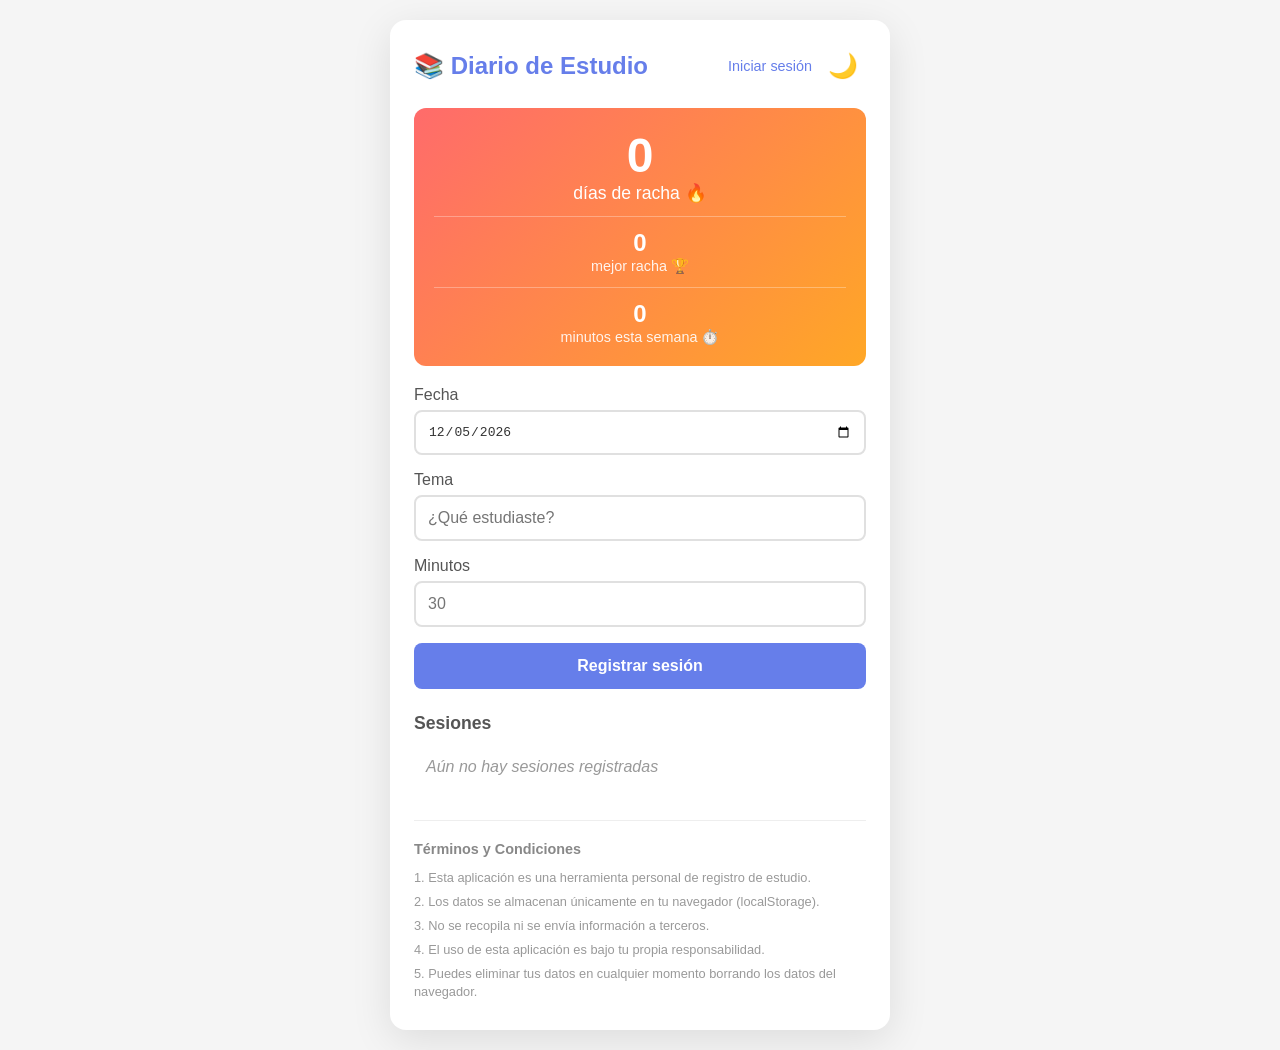
==== index.html @ 841d345d "v1.3: login local, tema oscuro, mejor racha y total semanal + auditoria de seguridad" ====
<!DOCTYPE html>
<html lang="es">
<head>
    <meta charset="UTF-8">
    <meta name="viewport" content="width=device-width, initial-scale=1.0">
    <title>Diario de Estudio</title>
    <link rel="stylesheet" href="styles.css">
</head>
<body>
    <div class="container">
        <div class="header">
            <h1>📚 Diario de Estudio</h1>
            <div class="header-actions">
                <span id="auth-status" class="auth-status"></span>
                <button id="theme-toggle" class="theme-btn" title="Cambiar tema">🌙</button>
            </div>
        </div>

        <!-- Racha -->
        <div class="streak-box">
            <span class="streak-number" id="streak">0</span>
            <span class="streak-label">días de racha 🔥</span>
            <div class="streak-best">
                <span class="streak-best-number" id="best-streak">0</span>
                <span class="streak-best-label">mejor racha 🏆</span>
            </div>
            <div class="streak-week">
                <span class="streak-week-number" id="week-minutes">0</span>
                <span class="streak-week-label">minutos esta semana ⏱️</span>
            </div>
        </div>

        <!-- Formulario -->
        <form id="study-form">
            <div class="form-group">
                <label for="date">Fecha</label>
                <input type="date" id="date" required>
            </div>
            <div class="form-group">
                <label for="topic">Tema</label>
                <input type="text" id="topic" placeholder="¿Qué estudiaste?" required>
            </div>
            <div class="form-group">
                <label for="minutes">Minutos</label>
                <input type="number" id="minutes" min="1" placeholder="30" required>
            </div>
            <button type="submit">Registrar sesión</button>
        </form>

        <!-- Lista de sesiones -->
        <h2>Sesiones</h2>
        <ul id="session-list"></ul>

        <!-- Términos y Condiciones -->
        <div class="terms">
            <h3>Términos y Condiciones</h3>
            <p>1. Esta aplicación es una herramienta personal de registro de estudio.</p>
            <p>2. Los datos se almacenan únicamente en tu navegador (localStorage).</p>
            <p>3. No se recopila ni se envía información a terceros.</p>
            <p>4. El uso de esta aplicación es bajo tu propia responsabilidad.</p>
            <p>5. Puedes eliminar tus datos en cualquier momento borrando los datos del navegador.</p>
        </div>
    </div>

    <!-- Modal de acceso -->
    <div id="auth-modal" class="modal" hidden>
        <div class="modal-content">
            <button id="auth-close" class="modal-close" type="button" title="Cerrar">✕</button>
            <h2 id="auth-title">Iniciar sesión</h2>
            <form id="auth-form">
                <div class="form-group">
                    <label for="auth-username">Usuario</label>
                    <input type="text" id="auth-username" placeholder="Tu nombre de usuario" required>
                </div>
                <div class="form-group">
                    <label for="auth-password">Contraseña</label>
                    <input type="password" id="auth-password" placeholder="Mínimo 6 caracteres" required>
                </div>
                <p id="auth-message" class="auth-message" hidden></p>
                <button type="submit" id="auth-submit">Entrar</button>
            </form>
            <p class="auth-toggle">
                <span id="auth-toggle-text">¿No tienes cuenta?</span>
                <a id="auth-toggle-link" href="#">Crear usuario</a>
            </p>
        </div>
    </div>

    <script src="app.js"></script>
</body>
</html>
---- styles.css ----
*
{
    margin: 0;
    padding: 0;
    box-sizing: border-box;
}

body
{
    font-family: -apple-system, BlinkMacSystemFont, 'Segoe UI', Roboto, sans-serif;
    background: #f5f5f5;
    min-height: 100vh;
    padding: 20px;
    color: #333;
    transition: background 0.3s, color 0.3s;
}

/* Modo oscuro */
body.dark
{
    background: #1a1a2e;
    color: #e0e0e0;
}

.container
{
    max-width: 500px;
    margin: 0 auto;
    background: white;
    border-radius: 16px;
    padding: 24px;
    box-shadow: 0 10px 40px rgba(0, 0, 0, 0.1);
    transition: background 0.3s;
}

body.dark .container
{
    background: #16213e;
}

.header
{
    display: flex;
    justify-content: space-between;
    align-items: center;
    margin-bottom: 20px;
}

h1
{
    color: #667eea;
    font-size: 1.5em;
}

.theme-btn
{
    background: none;
    border: none;
    font-size: 1.5em;
    cursor: pointer;
    padding: 8px;
    border-radius: 50%;
    transition: background 0.3s;
    width: auto;
}

.header-actions
{
    display: flex;
    align-items: center;
    gap: 8px;
}

/* Estado de sesión */
.auth-status
{
    font-size: 0.9em;
    color: #666;
    display: flex;
    align-items: center;
    gap: 8px;
    text-align: right;
}

body.dark .auth-status
{
    color: #aaa;
}

.auth-link
{
    color: #667eea;
    cursor: pointer;
    font-weight: 500;
    text-decoration: none;
}

.auth-link:hover
{
    text-decoration: underline;
}

.auth-username
{
    font-weight: 600;
    color: #333;
}

body.dark .auth-username
{
    color: #e0e0e0;
}

.theme-btn:hover
{
    background: rgba(0, 0, 0, 0.1);
}

body.dark .theme-btn:hover
{
    background: rgba(255, 255, 255, 0.1);
}

h2
{
    margin-top: 24px;
    margin-bottom: 12px;
    color: #555;
    font-size: 1.1em;
}

body.dark h2
{
    color: #aaa;
}

/* Racha */
.streak-box
{
    text-align: center;
    padding: 20px;
    background: linear-gradient(135deg, #ff6b6b, #ffa726);
    border-radius: 12px;
    margin-bottom: 20px;
    color: white;
}

.streak-number
{
    font-size: 3em;
    font-weight: bold;
    display: block;
}

.streak-label
{
    font-size: 1.1em;
}

.streak-best
{
    margin-top: 12px;
    padding-top: 12px;
    border-top: 1px solid rgba(255, 255, 255, 0.3);
    text-align: center;
}

.streak-best-number
{
    font-size: 1.5em;
    font-weight: bold;
    display: block;
}

.streak-best-label
{
    font-size: 0.9em;
    opacity: 0.9;
}

.streak-week
{
    margin-top: 12px;
    padding-top: 12px;
    border-top: 1px solid rgba(255, 255, 255, 0.3);
    text-align: center;
}

.streak-week-number
{
    font-size: 1.5em;
    font-weight: bold;
    display: block;
}

.streak-week-label
{
    font-size: 0.9em;
    opacity: 0.9;
}

/* Modal de acceso */
.modal
{
    position: fixed;
    top: 0;
    left: 0;
    width: 100%;
    height: 100%;
    background: rgba(0, 0, 0, 0.5);
    display: flex;
    align-items: center;
    justify-content: center;
    padding: 20px;
    z-index: 10;
}

.modal[hidden]
{
    display: none;
}

.modal-content
{
    position: relative;
    background: white;
    border-radius: 12px;
    padding: 24px;
    width: 100%;
    max-width: 360px;
    box-shadow: 0 10px 40px rgba(0, 0, 0, 0.2);
}

body.dark .modal-content
{
    background: #16213e;
}

.modal-content h2
{
    margin-top: 0;
    margin-bottom: 16px;
    text-align: center;
}

.modal-close
{
    position: absolute;
    top: 8px;
    right: 8px;
    background: none;
    border: none;
    font-size: 1.1em;
    cursor: pointer;
    color: #999;
    padding: 4px 8px;
    width: auto;
}

.modal-close:hover
{
    color: #333;
}

body.dark .modal-close:hover
{
    color: #e0e0e0;
}

.auth-message
{
    font-size: 0.85em;
    margin-bottom: 12px;
    text-align: center;
    padding: 8px;
    border-radius: 6px;
}

.auth-message.error
{
    background: #ffe0e0;
    color: #b30000;
}

.auth-message.success
{
    background: #e0ffe0;
    color: #006600;
}

.auth-toggle
{
    margin-top: 16px;
    font-size: 0.85em;
    text-align: center;
    color: #888;
}

body.dark .auth-toggle
{
    color: #888;
}

.auth-toggle a
{
    color: #667eea;
    text-decoration: none;
    font-weight: 500;
}

.auth-toggle a:hover
{
    text-decoration: underline;
}

#auth-submit[disabled]
{
    background: #aab;
    cursor: not-allowed;
}

/* Formulario */
.form-group
{
    margin-bottom: 16px;
}

label
{
    display: block;
    margin-bottom: 6px;
    font-weight: 500;
    color: #555;
}

body.dark label
{
    color: #aaa;
}

input
{
    width: 100%;
    padding: 12px;
    border: 2px solid #e0e0e0;
    border-radius: 8px;
    font-size: 1em;
    transition: border-color 0.3s;
    background: white;
    color: #333;
}

body.dark input
{
    background: #0f3460;
    border-color: #0f3460;
    color: #e0e0e0;
}

input:focus
{
    outline: none;
    border-color: #667eea;
}

button[type="submit"]
{
    width: 100%;
    padding: 14px;
    background: #667eea;
    color: white;
    border: none;
    border-radius: 8px;
    font-size: 1em;
    font-weight: 600;
    cursor: pointer;
    transition: background 0.3s;
}

button[type="submit"]:hover
{
    background: #5a6fd6;
}

/* Lista de sesiones */
#session-list
{
    list-style: none;
}

#session-list li
{
    padding: 12px;
    border-bottom: 1px solid #eee;
    display: flex;
    justify-content: space-between;
    align-items: center;
}

body.dark #session-list li
{
    border-bottom-color: #0f3460;
}

#session-list li:last-child
{
    border-bottom: none;
}

.session-date
{
    color: #888;
    font-size: 0.9em;
}

body.dark .session-date
{
    color: #666;
}

.session-topic
{
    font-weight: 500;
    flex: 1;
    margin: 0 12px;
}

.session-minutes
{
    color: #667eea;
    font-weight: 600;
}

.empty-message
{
    text-align: center;
    color: #999;
    padding: 20px;
    font-style: italic;
}

/* Términos y Condiciones */
.terms
{
    margin-top: 32px;
    padding-top: 20px;
    border-top: 1px solid #eee;
}

body.dark .terms
{
    border-top-color: #0f3460;
}

.terms h3
{
    font-size: 0.9em;
    color: #888;
    margin-bottom: 12px;
}

.terms p
{
    font-size: 0.8em;
    color: #999;
    margin-bottom: 6px;
    line-height: 1.4;
}

body.dark .terms h3
{
    color: #666;
}

body.dark .terms p
{
    color: #555;
}
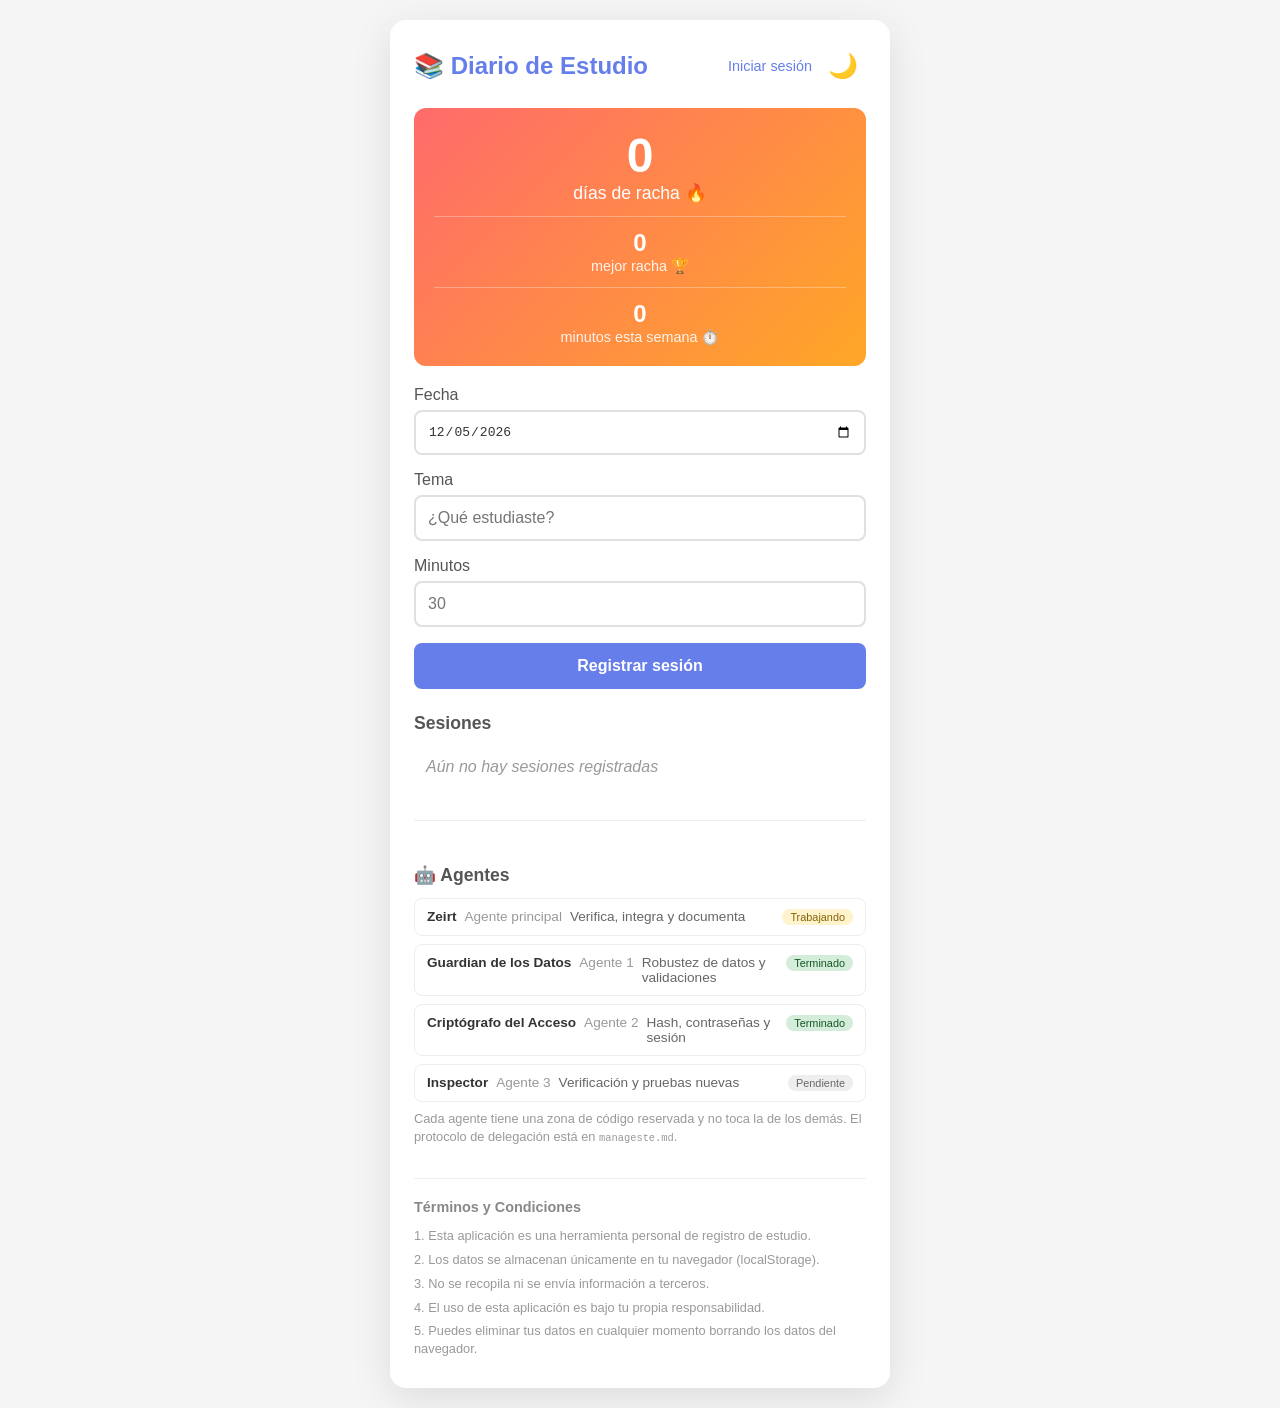
==== commit 7f94142b: "v1.4: arreglos de la auditoria (datos, acceso, CSP) + equipo de agentes y manageste.md" ====
--- a/index.html
+++ b/index.html
@@ -3,6 +3,7 @@
 <head>
     <meta charset="UTF-8">
     <meta name="viewport" content="width=device-width, initial-scale=1.0">
+    <meta http-equiv="Content-Security-Policy" content="default-src 'self' file:; script-src 'self' file:; style-src 'self' file:; img-src 'self' data:; object-src 'none'; base-uri 'none'">
     <title>Diario de Estudio</title>
     <link rel="stylesheet" href="styles.css">
 </head>
@@ -45,11 +46,22 @@
                 <input type="number" id="minutes" min="1" placeholder="30" required>
             </div>
             <button type="submit">Registrar sesión</button>
+            <p id="form-message" class="form-message" hidden></p>
         </form>
 
         <!-- Lista de sesiones -->
         <h2>Sesiones</h2>
         <ul id="session-list"></ul>
+
+        <!-- Agentes -->
+        <div class="agents">
+            <h2>🤖 Agentes</h2>
+            <ul id="agent-list" class="agent-list"></ul>
+            <p class="agents-note">
+                Cada agente tiene una zona de código reservada y no toca la de los demás.
+                El protocolo de delegación está en <code>manageste.md</code>.
+            </p>
+        </div>
 
         <!-- Términos y Condiciones -->
         <div class="terms">
@@ -70,11 +82,11 @@
             <form id="auth-form">
                 <div class="form-group">
                     <label for="auth-username">Usuario</label>
-                    <input type="text" id="auth-username" placeholder="Tu nombre de usuario" required>
+                    <input type="text" id="auth-username" placeholder="Tu nombre de usuario" autocomplete="username" required>
                 </div>
                 <div class="form-group">
                     <label for="auth-password">Contraseña</label>
-                    <input type="password" id="auth-password" placeholder="Mínimo 6 caracteres" required>
+                    <input type="password" id="auth-password" placeholder="Mínimo 8 caracteres" autocomplete="current-password" required>
                 </div>
                 <p id="auth-message" class="auth-message" hidden></p>
                 <button type="submit" id="auth-submit">Entrar</button>
--- a/styles.css
+++ b/styles.css
@@ -382,6 +382,40 @@
     background: #5a6fd6;
 }
 
+/* Mensaje del formulario (error o confirmación) */
+.form-message
+{
+    font-size: 0.85em;
+    margin-top: 12px;
+    text-align: center;
+    padding: 8px;
+    border-radius: 6px;
+}
+
+.form-message.error
+{
+    background: #ffe0e0;
+    color: #b30000;
+}
+
+.form-message.success
+{
+    background: #e0ffe0;
+    color: #006600;
+}
+
+body.dark .form-message.error
+{
+    background: #4a1f1f;
+    color: #ffb3b3;
+}
+
+body.dark .form-message.success
+{
+    background: #1f4a2a;
+    color: #b3ffb3;
+}
+
 /* Lista de sesiones */
 #session-list
 {
@@ -476,3 +510,121 @@
 {
     color: #555;
 }
+
+/* Apartado de agentes */
+.agents
+{
+    margin-top: 32px;
+    padding-top: 20px;
+    border-top: 1px solid #eee;
+}
+
+body.dark .agents
+{
+    border-top-color: #0f3460;
+}
+
+.agents h2
+{
+    font-size: 1.1em;
+    margin-bottom: 12px;
+}
+
+.agent-list
+{
+    list-style: none;
+    padding: 0;
+    margin: 0;
+}
+
+.agent-item
+{
+    display: flex;
+    flex-wrap: wrap;
+    align-items: baseline;
+    gap: 8px;
+    padding: 10px 12px;
+    margin-bottom: 8px;
+    border: 1px solid #eee;
+    border-radius: 8px;
+    font-size: 0.85em;
+}
+
+body.dark .agent-item
+{
+    border-color: #0f3460;
+}
+
+.agent-name
+{
+    font-weight: bold;
+    color: #333;
+}
+
+body.dark .agent-name
+{
+    color: #ddd;
+}
+
+.agent-role
+{
+    color: #999;
+}
+
+.agent-task
+{
+    flex: 1;
+    color: #666;
+}
+
+body.dark .agent-task
+{
+    color: #888;
+}
+
+.agent-status
+{
+    padding: 2px 8px;
+    border-radius: 10px;
+    font-size: 0.8em;
+    text-transform: capitalize;
+    background: #eee;
+    color: #666;
+}
+
+body.dark .agent-status
+{
+    background: #0f3460;
+    color: #aaa;
+}
+
+.agent-status.trabajando
+{
+    background: #fff3cd;
+    color: #856404;
+}
+
+.agent-status.terminado
+{
+    background: #d4edda;
+    color: #155724;
+}
+
+body.dark .agent-status.trabajando
+{
+    background: #4a3c00;
+    color: #ffe08a;
+}
+
+body.dark .agent-status.terminado
+{
+    background: #0d3b1d;
+    color: #9ae6b4;
+}
+
+.agents-note
+{
+    font-size: 0.8em;
+    color: #999;
+    line-height: 1.4;
+}
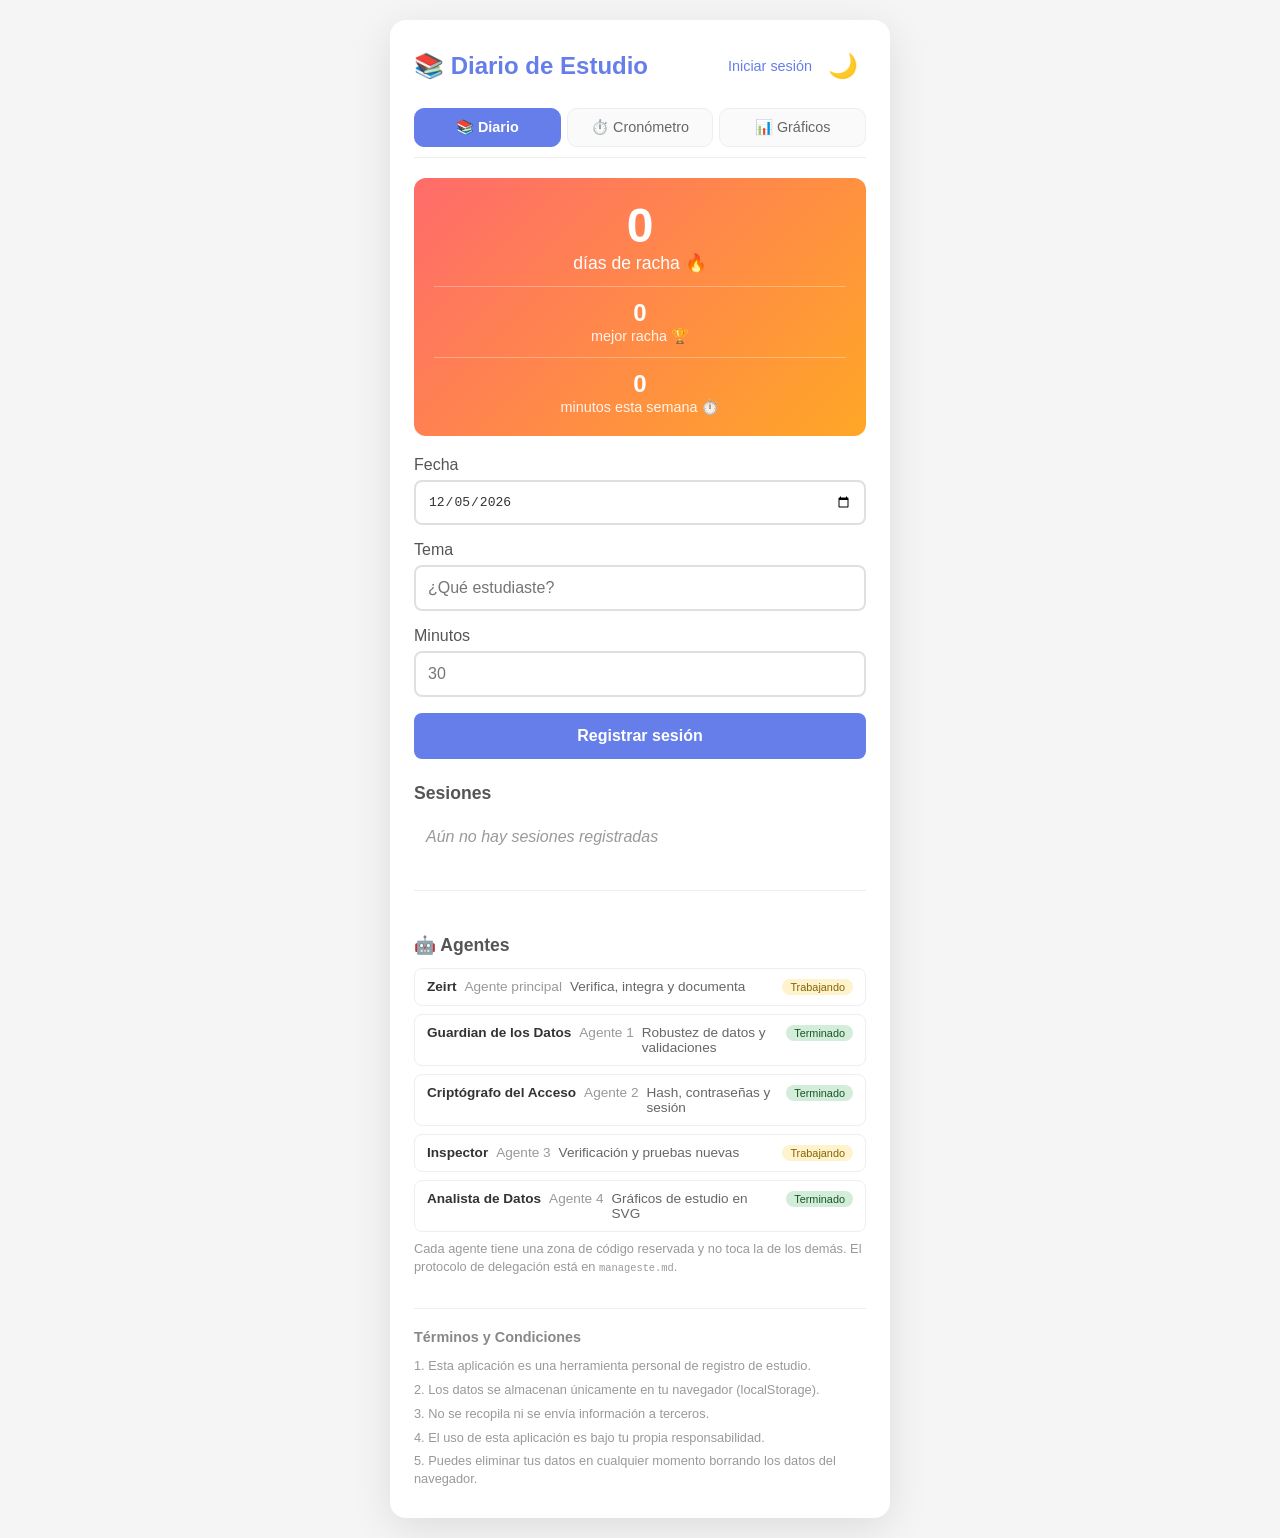
==== commit b7cf6769: "v1.5: pestanas (diario, cronometro, graficos), cronometro con cuenta atras y graficos SVG a mano" ====
--- a/index.html
+++ b/index.html
@@ -17,61 +17,134 @@
             </div>
         </div>
 
-        <!-- Racha -->
-        <div class="streak-box">
-            <span class="streak-number" id="streak">0</span>
-            <span class="streak-label">días de racha 🔥</span>
-            <div class="streak-best">
-                <span class="streak-best-number" id="best-streak">0</span>
-                <span class="streak-best-label">mejor racha 🏆</span>
+        <!-- Pestañas -->
+        <nav class="tabs" role="tablist" aria-label="Secciones">
+            <button type="button" class="tab-button active" data-tab="diario" role="tab" aria-selected="true">📚 Diario</button>
+            <button type="button" class="tab-button" data-tab="cronometro" role="tab" aria-selected="false">⏱️ Cronómetro</button>
+            <button type="button" class="tab-button" data-tab="graficos" role="tab" aria-selected="false">📊 Gráficos</button>
+        </nav>
+
+        <!-- Pestaña: Diario -->
+        <section id="panel-diario" class="panel" role="tabpanel">
+            <!-- Racha -->
+            <div class="streak-box">
+                <span class="streak-number" id="streak">0</span>
+                <span class="streak-label">días de racha 🔥</span>
+                <div class="streak-best">
+                    <span class="streak-best-number" id="best-streak">0</span>
+                    <span class="streak-best-label">mejor racha 🏆</span>
+                </div>
+                <div class="streak-week">
+                    <span class="streak-week-number" id="week-minutes">0</span>
+                    <span class="streak-week-label">minutos esta semana ⏱️</span>
+                </div>
             </div>
-            <div class="streak-week">
-                <span class="streak-week-number" id="week-minutes">0</span>
-                <span class="streak-week-label">minutos esta semana ⏱️</span>
+
+            <!-- Formulario -->
+            <form id="study-form">
+                <div class="form-group">
+                    <label for="date">Fecha</label>
+                    <input type="date" id="date" required>
+                </div>
+                <div class="form-group">
+                    <label for="topic">Tema</label>
+                    <input type="text" id="topic" placeholder="¿Qué estudiaste?" required>
+                </div>
+                <div class="form-group">
+                    <label for="minutes">Minutos</label>
+                    <input type="number" id="minutes" min="1" placeholder="30" required>
+                </div>
+                <button type="submit">Registrar sesión</button>
+                <p id="form-message" class="form-message" hidden></p>
+            </form>
+
+            <!-- Lista de sesiones -->
+            <h2>Sesiones</h2>
+            <ul id="session-list"></ul>
+
+            <!-- Agentes -->
+            <div class="agents">
+                <h2>🤖 Agentes</h2>
+                <ul id="agent-list" class="agent-list"></ul>
+                <p class="agents-note">
+                    Cada agente tiene una zona de código reservada y no toca la de los demás.
+                    El protocolo de delegación está en <code>manageste.md</code>.
+                </p>
             </div>
-        </div>
 
-        <!-- Formulario -->
-        <form id="study-form">
-            <div class="form-group">
-                <label for="date">Fecha</label>
-                <input type="date" id="date" required>
+            <!-- Términos y Condiciones -->
+            <div class="terms">
+                <h3>Términos y Condiciones</h3>
+                <p>1. Esta aplicación es una herramienta personal de registro de estudio.</p>
+                <p>2. Los datos se almacenan únicamente en tu navegador (localStorage).</p>
+                <p>3. No se recopila ni se envía información a terceros.</p>
+                <p>4. El uso de esta aplicación es bajo tu propia responsabilidad.</p>
+                <p>5. Puedes eliminar tus datos en cualquier momento borrando los datos del navegador.</p>
             </div>
-            <div class="form-group">
-                <label for="topic">Tema</label>
-                <input type="text" id="topic" placeholder="¿Qué estudiaste?" required>
+        </section>
+
+        <!-- Pestaña: Cronómetro -->
+        <section id="panel-cronometro" class="panel" role="tabpanel" hidden>
+            <h2>⏱️ Cronómetro</h2>
+            <p class="panel-note">
+                Dime cuántos minutos quieres estudiar y la cuenta atrás te avisa cuando se acaben.
+            </p>
+
+            <div class="timer-display" id="timer-display">00:00</div>
+            <p class="timer-total" id="timer-total" hidden></p>
+
+            <div class="timer-fields">
+                <div class="form-group">
+                    <label for="timer-minutes">Minutos</label>
+                    <input type="number" id="timer-minutes" min="1" max="600" step="1" value="39" inputmode="numeric">
+                </div>
+                <div class="form-group">
+                    <label for="timer-topic">Tema (opcional)</label>
+                    <input type="text" id="timer-topic" placeholder="¿Qué vas a estudiar?">
+                </div>
             </div>
-            <div class="form-group">
-                <label for="minutes">Minutos</label>
-                <input type="number" id="minutes" min="1" placeholder="30" required>
+
+            <div class="timer-actions">
+                <button type="button" id="timer-start" class="timer-btn primary">Empezar</button>
+                <button type="button" id="timer-pause" class="timer-btn" disabled>Pausar</button>
+                <button type="button" id="timer-reset" class="timer-btn">Reiniciar</button>
             </div>
-            <button type="submit">Registrar sesión</button>
-            <p id="form-message" class="form-message" hidden></p>
-        </form>
 
-        <!-- Lista de sesiones -->
-        <h2>Sesiones</h2>
-        <ul id="session-list"></ul>
+            <p id="timer-message" class="form-message" hidden></p>
 
-        <!-- Agentes -->
-        <div class="agents">
-            <h2>🤖 Agentes</h2>
-            <ul id="agent-list" class="agent-list"></ul>
-            <p class="agents-note">
-                Cada agente tiene una zona de código reservada y no toca la de los demás.
-                El protocolo de delegación está en <code>manageste.md</code>.
+            <div id="timer-done" class="timer-done" hidden>
+                <p class="timer-done-text">⏰ ¡Se acabó el tiempo!</p>
+                <button type="button" id="timer-save" class="timer-btn primary">Registrar esta sesión</button>
+            </div>
+        </section>
+
+        <!-- Pestaña: Gráficos -->
+        <section id="panel-graficos" class="panel" role="tabpanel" hidden>
+            <h2>📊 Estadísticas</h2>
+            <p id="charts-empty" class="empty-message" hidden>
+                Todavía no hay sesiones registradas. Cuando registres alguna, aquí verás tus gráficos.
             </p>
-        </div>
 
-        <!-- Términos y Condiciones -->
-        <div class="terms">
-            <h3>Términos y Condiciones</h3>
-            <p>1. Esta aplicación es una herramienta personal de registro de estudio.</p>
-            <p>2. Los datos se almacenan únicamente en tu navegador (localStorage).</p>
-            <p>3. No se recopila ni se envía información a terceros.</p>
-            <p>4. El uso de esta aplicación es bajo tu propia responsabilidad.</p>
-            <p>5. Puedes eliminar tus datos en cualquier momento borrando los datos del navegador.</p>
-        </div>
+            <div class="chart-block">
+                <h3>Minutos por día (últimos 7 días)</h3>
+                <div id="chart-barras" class="chart"></div>
+            </div>
+
+            <div class="chart-block">
+                <h3>Reparto por tema</h3>
+                <div id="chart-circular" class="chart"></div>
+            </div>
+
+            <div class="chart-block">
+                <h3>Minutos por semana (últimas 8 semanas)</h3>
+                <div id="chart-linea" class="chart"></div>
+            </div>
+
+            <div class="chart-block">
+                <h3>Temas más estudiados</h3>
+                <ol id="chart-top-temas" class="top-list"></ol>
+            </div>
+        </section>
     </div>
 
     <!-- Modal de acceso -->
--- a/styles.css
+++ b/styles.css
@@ -628,3 +628,471 @@
     color: #999;
     line-height: 1.4;
 }
+
+/* Pestañas */
+.tabs
+{
+    display: flex;
+    gap: 6px;
+    margin-bottom: 20px;
+    padding-bottom: 10px;
+    border-bottom: 1px solid #eee;
+    flex-wrap: wrap;
+}
+
+body.dark .tabs
+{
+    border-bottom-color: #0f3460;
+}
+
+.tab-button
+{
+    flex: 1;
+    min-width: 90px;
+    padding: 10px 8px;
+    border: 1px solid #eee;
+    border-radius: 10px;
+    background: #fafafa;
+    color: #666;
+    font-size: 0.9em;
+    cursor: pointer;
+    transition: background 0.2s, color 0.2s, border-color 0.2s;
+}
+
+body.dark .tab-button
+{
+    background: #1f2a4a;
+    border-color: #0f3460;
+    color: #aaa;
+}
+
+.tab-button:hover
+{
+    border-color: #667eea;
+}
+
+.tab-button.active
+{
+    background: #667eea;
+    border-color: #667eea;
+    color: white;
+    font-weight: bold;
+}
+
+/* Paneles de las pestañas */
+.panel
+{
+    display: block;
+}
+
+/* Sin esto el panel seguiría visible: la regla de arriba gana al [hidden] del navegador */
+.panel[hidden]
+{
+    display: none;
+}
+
+.panel-note
+{
+    font-size: 0.85em;
+    color: #888;
+    line-height: 1.4;
+    margin-bottom: 16px;
+}
+
+/* Cronómetro */
+.timer-display
+{
+    text-align: center;
+    font-size: 3.2em;
+    font-weight: bold;
+    color: #667eea;
+    font-variant-numeric: tabular-nums;
+    margin: 10px 0;
+}
+
+.timer-total
+{
+    text-align: center;
+    font-size: 0.85em;
+    color: #888;
+    margin-bottom: 16px;
+}
+
+.timer-fields
+{
+    display: flex;
+    gap: 12px;
+}
+
+.timer-fields .form-group
+{
+    flex: 1;
+    min-width: 0;
+}
+
+.timer-actions
+{
+    display: flex;
+    gap: 8px;
+    margin-top: 4px;
+    flex-wrap: wrap;
+}
+
+.timer-btn
+{
+    flex: 1;
+    min-width: 100px;
+    padding: 12px;
+    border: 1px solid #ddd;
+    border-radius: 10px;
+    background: white;
+    color: #333;
+    font-size: 0.95em;
+    cursor: pointer;
+    transition: background 0.2s, border-color 0.2s;
+}
+
+body.dark .timer-btn
+{
+    background: #1f2a4a;
+    border-color: #0f3460;
+    color: #ddd;
+}
+
+.timer-btn.primary
+{
+    background: #667eea;
+    border-color: #667eea;
+    color: white;
+    font-weight: bold;
+}
+
+.timer-btn:hover:not(:disabled)
+{
+    border-color: #667eea;
+}
+
+.timer-btn:disabled
+{
+    opacity: 0.5;
+    cursor: not-allowed;
+}
+
+.timer-done
+{
+    margin-top: 16px;
+    padding: 14px;
+    border: 1px solid #667eea;
+    border-radius: 12px;
+    text-align: center;
+}
+
+.timer-done-text
+{
+    color: #667eea;
+    font-weight: bold;
+    margin-bottom: 10px;
+}
+
+/* ---------- Gráficos ---------- */
+.chart-block
+{
+    margin-bottom: 28px;
+}
+
+.chart-block h3
+{
+    font-size: 0.95em;
+    color: #555;
+    margin-bottom: 10px;
+}
+
+body.dark .chart-block h3
+{
+    color: #aaa;
+}
+
+.chart
+{
+    width: 100%;
+}
+
+.chart svg
+{
+    display: block;
+    width: 100%;
+    height: auto;
+}
+
+/* Textos y líneas de los gráficos */
+.chart-label
+{
+    fill: #888;
+    font-size: 10px;
+}
+
+.chart-value
+{
+    fill: #667eea;
+    font-size: 10px;
+    font-weight: 600;
+}
+
+.chart-axis
+{
+    stroke: #e0e0e0;
+    stroke-width: 1;
+}
+
+.chart-tick
+{
+    fill: #dcdcdc;
+}
+
+.chart-bar
+{
+    fill: #667eea;
+}
+
+.chart-line
+{
+    fill: none;
+    stroke: #667eea;
+    stroke-width: 2.5;
+    stroke-linecap: round;
+    stroke-linejoin: round;
+}
+
+.chart-point
+{
+    fill: #ffffff;
+    stroke: #667eea;
+    stroke-width: 2;
+}
+
+.chart-slice
+{
+    stroke: #ffffff;
+    stroke-width: 1;
+}
+
+/* Colores de las porciones del gráfico circular */
+.chart-color-1
+{
+    fill: #667eea;
+    background-color: #667eea;
+}
+
+.chart-color-2
+{
+    fill: #ff6b6b;
+    background-color: #ff6b6b;
+}
+
+.chart-color-3
+{
+    fill: #ffa726;
+    background-color: #ffa726;
+}
+
+.chart-color-4
+{
+    fill: #26a69a;
+    background-color: #26a69a;
+}
+
+.chart-color-5
+{
+    fill: #ab47bc;
+    background-color: #ab47bc;
+}
+
+.chart-color-6
+{
+    fill: #78909c;
+    background-color: #78909c;
+}
+
+body.dark .chart-label
+{
+    fill: #8a8a8a;
+}
+
+body.dark .chart-value
+{
+    fill: #aab4ff;
+}
+
+body.dark .chart-axis
+{
+    stroke: #0f3460;
+}
+
+body.dark .chart-tick
+{
+    fill: #24406e;
+}
+
+body.dark .chart-bar
+{
+    fill: #8b9dff;
+}
+
+body.dark .chart-line
+{
+    stroke: #8b9dff;
+}
+
+body.dark .chart-point
+{
+    fill: #16213e;
+    stroke: #8b9dff;
+}
+
+body.dark .chart-slice
+{
+    stroke: #16213e;
+}
+
+body.dark .chart-color-1
+{
+    fill: #8b9dff;
+    background-color: #8b9dff;
+}
+
+body.dark .chart-color-2
+{
+    fill: #ff8f8f;
+    background-color: #ff8f8f;
+}
+
+body.dark .chart-color-3
+{
+    fill: #ffbe6b;
+    background-color: #ffbe6b;
+}
+
+body.dark .chart-color-4
+{
+    fill: #4fd1c5;
+    background-color: #4fd1c5;
+}
+
+body.dark .chart-color-5
+{
+    fill: #ce93d8;
+    background-color: #ce93d8;
+}
+
+body.dark .chart-color-6
+{
+    fill: #90a4ae;
+    background-color: #90a4ae;
+}
+
+/* Leyenda del gráfico circular */
+.chart-legend
+{
+    list-style: none;
+    margin-top: 12px;
+    padding: 0;
+}
+
+.chart-legend-item
+{
+    display: flex;
+    align-items: center;
+    gap: 8px;
+    padding: 6px 2px;
+    font-size: 0.85em;
+    border-bottom: 1px solid #f0f0f0;
+}
+
+body.dark .chart-legend-item
+{
+    border-bottom-color: #0f3460;
+}
+
+.chart-swatch
+{
+    width: 12px;
+    height: 12px;
+    border-radius: 3px;
+    flex: 0 0 auto;
+}
+
+.chart-legend-name
+{
+    flex: 1;
+    min-width: 0;
+    overflow-wrap: anywhere;
+}
+
+.chart-legend-value
+{
+    color: #888;
+    white-space: nowrap;
+}
+
+/* Lista de temas más estudiados */
+.top-list
+{
+    list-style: none;
+    padding: 0;
+    margin: 0;
+}
+
+.top-item
+{
+    display: flex;
+    align-items: baseline;
+    flex-wrap: wrap;
+    gap: 8px;
+    padding: 10px 12px;
+    border-bottom: 1px solid #eee;
+    font-size: 0.9em;
+}
+
+body.dark .top-item
+{
+    border-bottom-color: #0f3460;
+}
+
+.top-item:last-child
+{
+    border-bottom: none;
+}
+
+.top-rank
+{
+    color: #999;
+    min-width: 20px;
+    font-variant-numeric: tabular-nums;
+}
+
+.top-name
+{
+    flex: 1;
+    min-width: 0;
+    font-weight: 500;
+    overflow-wrap: anywhere;
+}
+
+.top-minutes
+{
+    color: #667eea;
+    font-weight: 600;
+    white-space: nowrap;
+}
+
+.top-sessions
+{
+    color: #888;
+    font-size: 0.85em;
+    white-space: nowrap;
+}
+
+body.dark .top-minutes
+{
+    color: #aab4ff;
+}
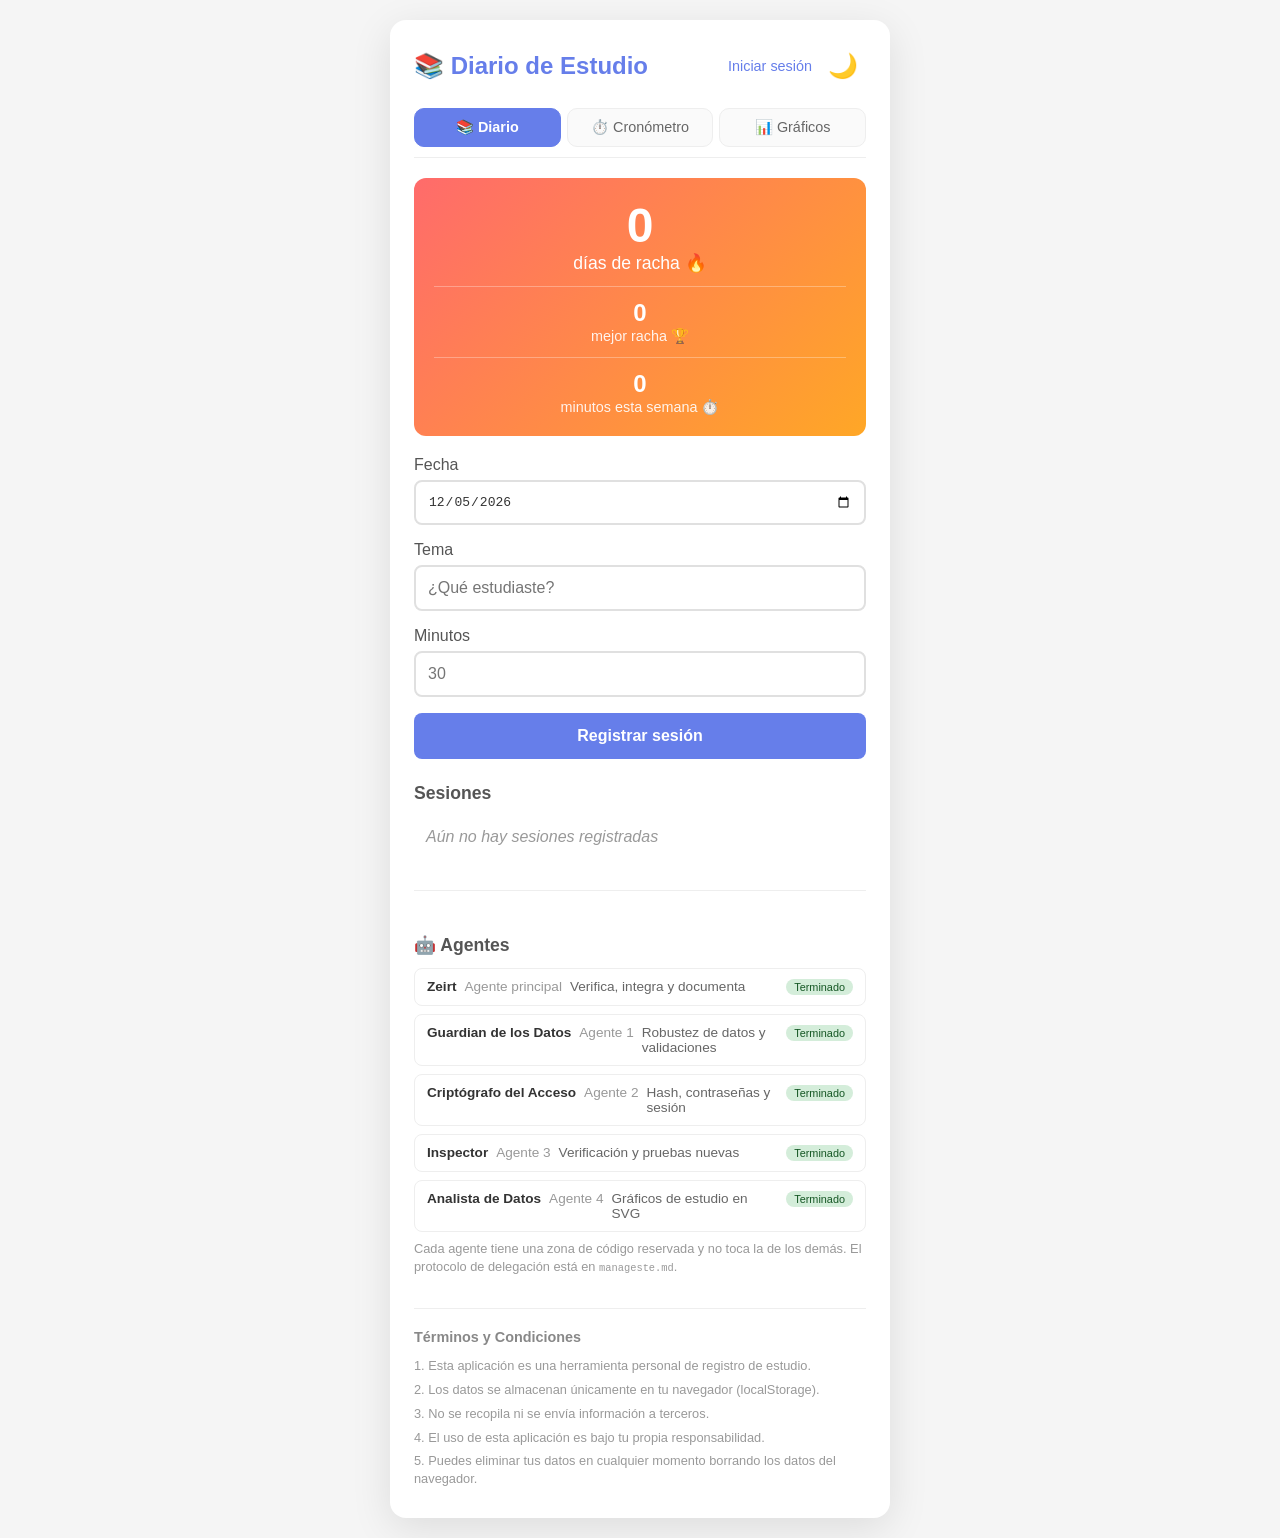
==== commit 557eb2ba: "v1.6: cierres de la auditoría (H1-H9 del Inspector) + enumeración y cuentas antiguas Arreglos del in" ====
--- a/index.html
+++ b/index.html
@@ -52,7 +52,7 @@
                 </div>
                 <div class="form-group">
                     <label for="minutes">Minutos</label>
-                    <input type="number" id="minutes" min="1" placeholder="30" required>
+                    <input type="number" id="minutes" min="1" step="0.1" placeholder="30" required>
                 </div>
                 <button type="submit">Registrar sesión</button>
                 <p id="form-message" class="form-message" hidden></p>
--- a/styles.css
+++ b/styles.css
@@ -93,11 +93,24 @@
     cursor: pointer;
     font-weight: 500;
     text-decoration: none;
+    /* Es un <button> (para que se pueda enfocar con el teclado): se quitan
+       los estilos que el navegador pone por defecto */
+    background: none;
+    border: none;
+    padding: 0;
+    font-family: inherit;
+    font-size: inherit;
 }
 
 .auth-link:hover
 {
     text-decoration: underline;
+}
+
+.auth-link:focus-visible
+{
+    outline: 2px solid #667eea;
+    outline-offset: 2px;
 }
 
 .auth-username
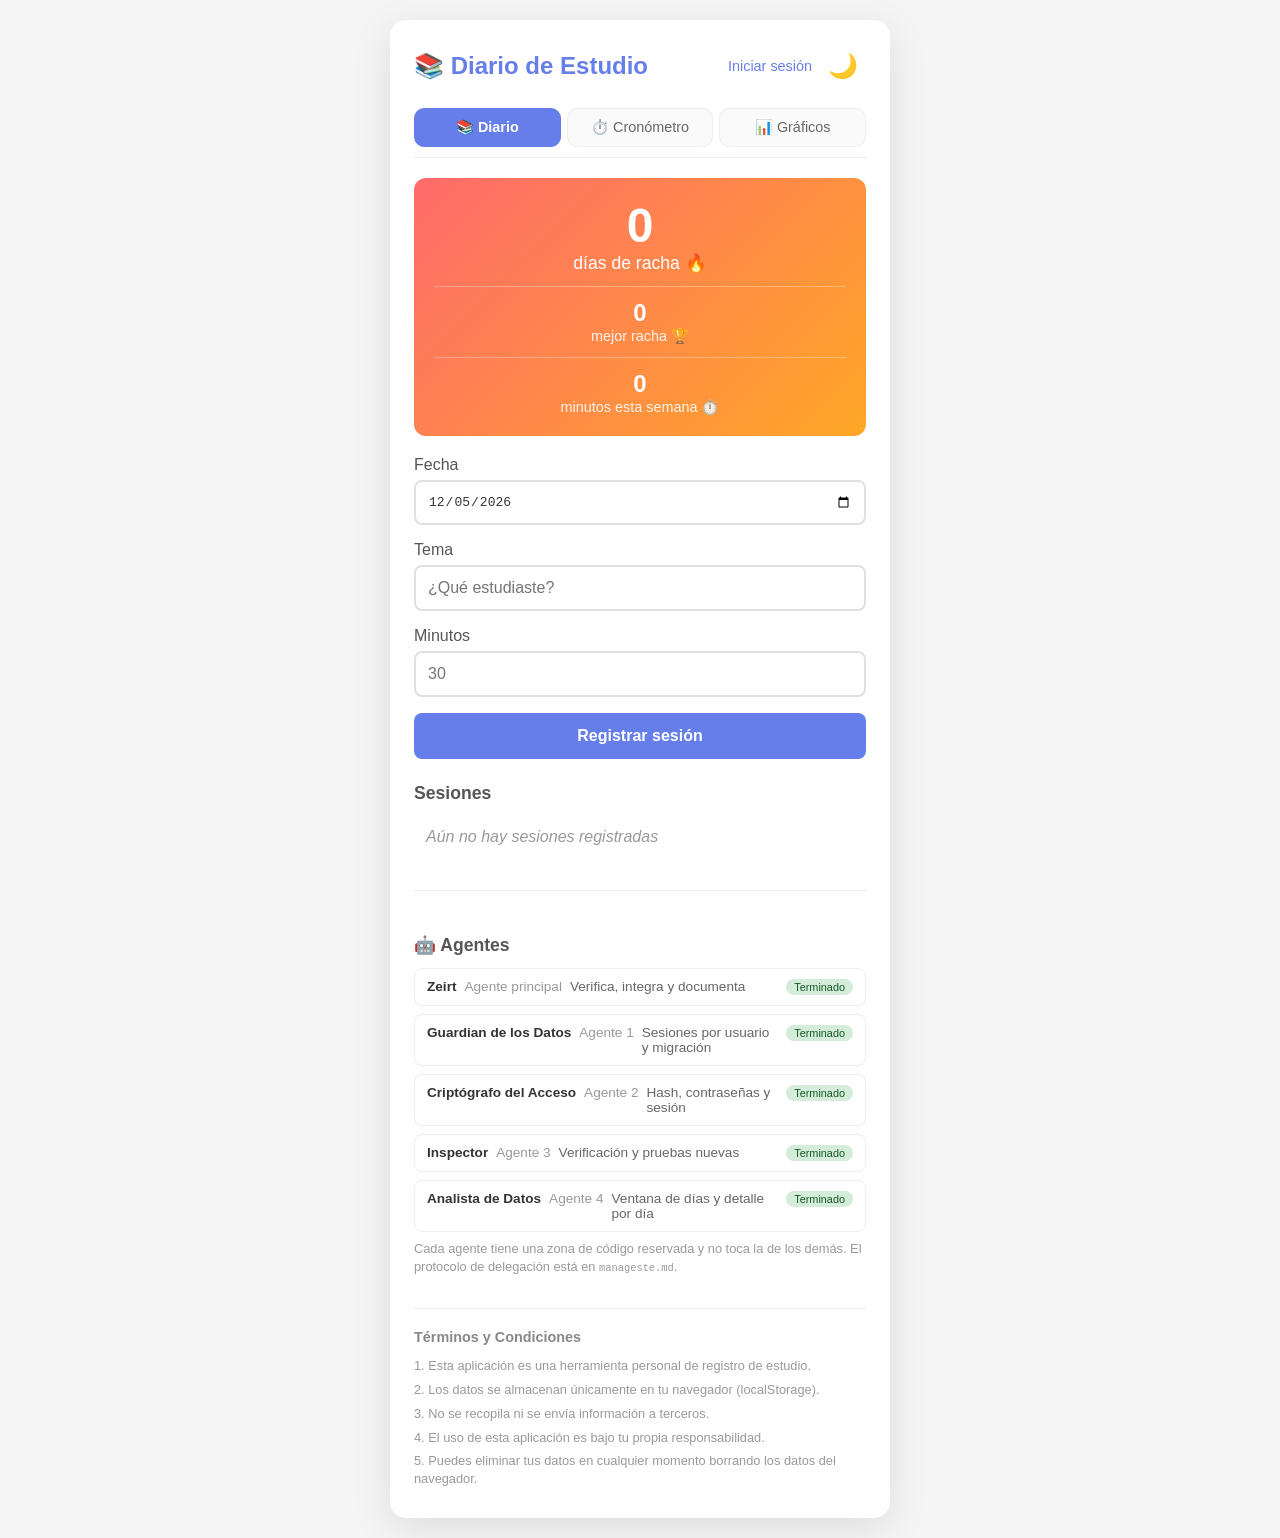
==== commit 990dd4bc: "v1.7: datos por usuario y gráficos navegables (fase 5) Fase 5 del equipo de agentes (Zeirt + 4):  - " ====
--- a/index.html
+++ b/index.html
@@ -126,8 +126,15 @@
             </p>
 
             <div class="chart-block">
-                <h3>Minutos por día (últimos 7 días)</h3>
+                <div class="chart-head">
+                    <h3 id="chart-dias-titulo">Minutos por día</h3>
+                    <div class="chart-nav">
+                        <button type="button" id="chart-dias-anterior" class="chart-nav-button" aria-label="Ver los días anteriores" title="Días anteriores">‹</button>
+                        <button type="button" id="chart-dias-siguiente" class="chart-nav-button" aria-label="Ver los días posteriores" title="Días posteriores">›</button>
+                    </div>
+                </div>
                 <div id="chart-barras" class="chart"></div>
+                <div id="chart-detalle" class="chart-detail" hidden></div>
             </div>
 
             <div class="chart-block">
--- a/styles.css
+++ b/styles.css
@@ -1109,3 +1109,233 @@
 {
     color: #aab4ff;
 }
+
+/* ---------- Gráfico de barras: cabecera, navegación y detalle ---------- */
+
+/* Cabecera del gráfico de barras: el título y los botones para mover la ventana */
+.chart-head
+{
+    display: flex;
+    align-items: center;
+    justify-content: space-between;
+    gap: 10px;
+    flex-wrap: wrap;
+    margin-bottom: 10px;
+}
+
+.chart-head h3
+{
+    margin-bottom: 0;
+    flex: 1 1 auto;
+    min-width: 0;
+    overflow-wrap: anywhere;
+}
+
+.chart-nav
+{
+    display: flex;
+    gap: 8px;
+    flex: 0 0 auto;
+    /* Si el título ocupa toda la línea los botones bajan a la siguiente:
+       así se quedan pegados a la derecha y no a la izquierda */
+    margin-left: auto;
+}
+
+/* Botones "‹" y "›": tamaño fijo para que se puedan pulsar en el móvil */
+.chart-nav-button
+{
+    width: 38px;
+    height: 38px;
+    padding: 0;
+    font-family: inherit;
+    font-size: 1.3em;
+    line-height: 1;
+    color: #667eea;
+    background-color: #f0f2ff;
+    border: 1px solid #d9ddff;
+    border-radius: 10px;
+    cursor: pointer;
+}
+
+.chart-nav-button:hover:not(:disabled)
+{
+    background-color: #e2e6ff;
+}
+
+.chart-nav-button:focus-visible
+{
+    outline: 2px solid #667eea;
+    outline-offset: 2px;
+}
+
+/* Apagado: la ventana ya llega a hoy y no se puede ver el futuro */
+.chart-nav-button:disabled
+{
+    opacity: 0.35;
+    cursor: default;
+}
+
+body.dark .chart-nav-button
+{
+    color: #aab4ff;
+    background-color: #1d2f57;
+    border-color: #2b4278;
+}
+
+body.dark .chart-nav-button:hover:not(:disabled)
+{
+    background-color: #26406f;
+}
+
+/* Una columna de un día en el gráfico de barras: se puede pulsar */
+.chart-day
+{
+    cursor: pointer;
+}
+
+/* Área que se puede pulsar: ocupa toda la columna */
+.chart-day-area
+{
+    fill: transparent;
+}
+
+.chart-day:hover .chart-day-area
+{
+    fill: rgba(102, 126, 234, 0.12);
+}
+
+.chart-day:focus-visible
+{
+    outline: 2px solid #667eea;
+    outline-offset: 1px;
+}
+
+.chart-day:focus-visible .chart-day-area
+{
+    fill: rgba(102, 126, 234, 0.18);
+    stroke: #667eea;
+    stroke-width: 2;
+}
+
+/* La barra del día seleccionado se pinta de otro color */
+.chart-day.is-selected .chart-bar
+{
+    fill: #ff6b6b;
+}
+
+.chart-day.is-selected .chart-day-area
+{
+    fill: rgba(102, 126, 234, 0.12);
+}
+
+body.dark .chart-day:hover .chart-day-area
+{
+    fill: rgba(139, 157, 255, 0.16);
+}
+
+body.dark .chart-day:focus-visible
+{
+    outline: 2px solid #8b9dff;
+    outline-offset: 1px;
+}
+
+body.dark .chart-day:focus-visible .chart-day-area
+{
+    fill: rgba(139, 157, 255, 0.22);
+    stroke: #8b9dff;
+}
+
+body.dark .chart-day.is-selected .chart-bar
+{
+    fill: #ff8f8f;
+}
+
+/* Detalle del día que se ha pulsado en el gráfico de barras */
+.chart-detail
+{
+    margin-top: 16px;
+    padding: 12px 14px;
+    border: 1px solid #e6e8f5;
+    border-radius: 12px;
+    background-color: #f8f9ff;
+}
+
+/* Sin esto el detalle seguiría visible: la regla de arriba gana al [hidden] */
+.chart-detail[hidden]
+{
+    display: none;
+}
+
+body.dark .chart-detail
+{
+    border-color: #24406e;
+    background-color: #182a4d;
+}
+
+.chart-detail-title
+{
+    margin: 0 0 8px;
+    font-size: 0.95em;
+    color: #444;
+}
+
+body.dark .chart-detail-title
+{
+    color: #e0e0e0;
+}
+
+.chart-detail-list
+{
+    list-style: none;
+    margin: 0;
+    padding: 0;
+}
+
+.chart-detail-item
+{
+    display: flex;
+    align-items: baseline;
+    justify-content: space-between;
+    gap: 10px;
+    padding: 7px 0;
+    border-bottom: 1px solid #e9ebf7;
+    font-size: 0.9em;
+}
+
+body.dark .chart-detail-item
+{
+    border-bottom-color: #24406e;
+}
+
+.chart-detail-topic
+{
+    flex: 1;
+    min-width: 0;
+    overflow-wrap: anywhere;
+}
+
+.chart-detail-minutes
+{
+    color: #667eea;
+    font-weight: 600;
+    white-space: nowrap;
+}
+
+body.dark .chart-detail-minutes
+{
+    color: #aab4ff;
+}
+
+.chart-detail-total
+{
+    margin: 10px 0 0;
+    font-size: 0.85em;
+    color: #888;
+}
+
+.chart-detail-empty
+{
+    margin: 0;
+    font-size: 0.9em;
+    color: #888;
+}
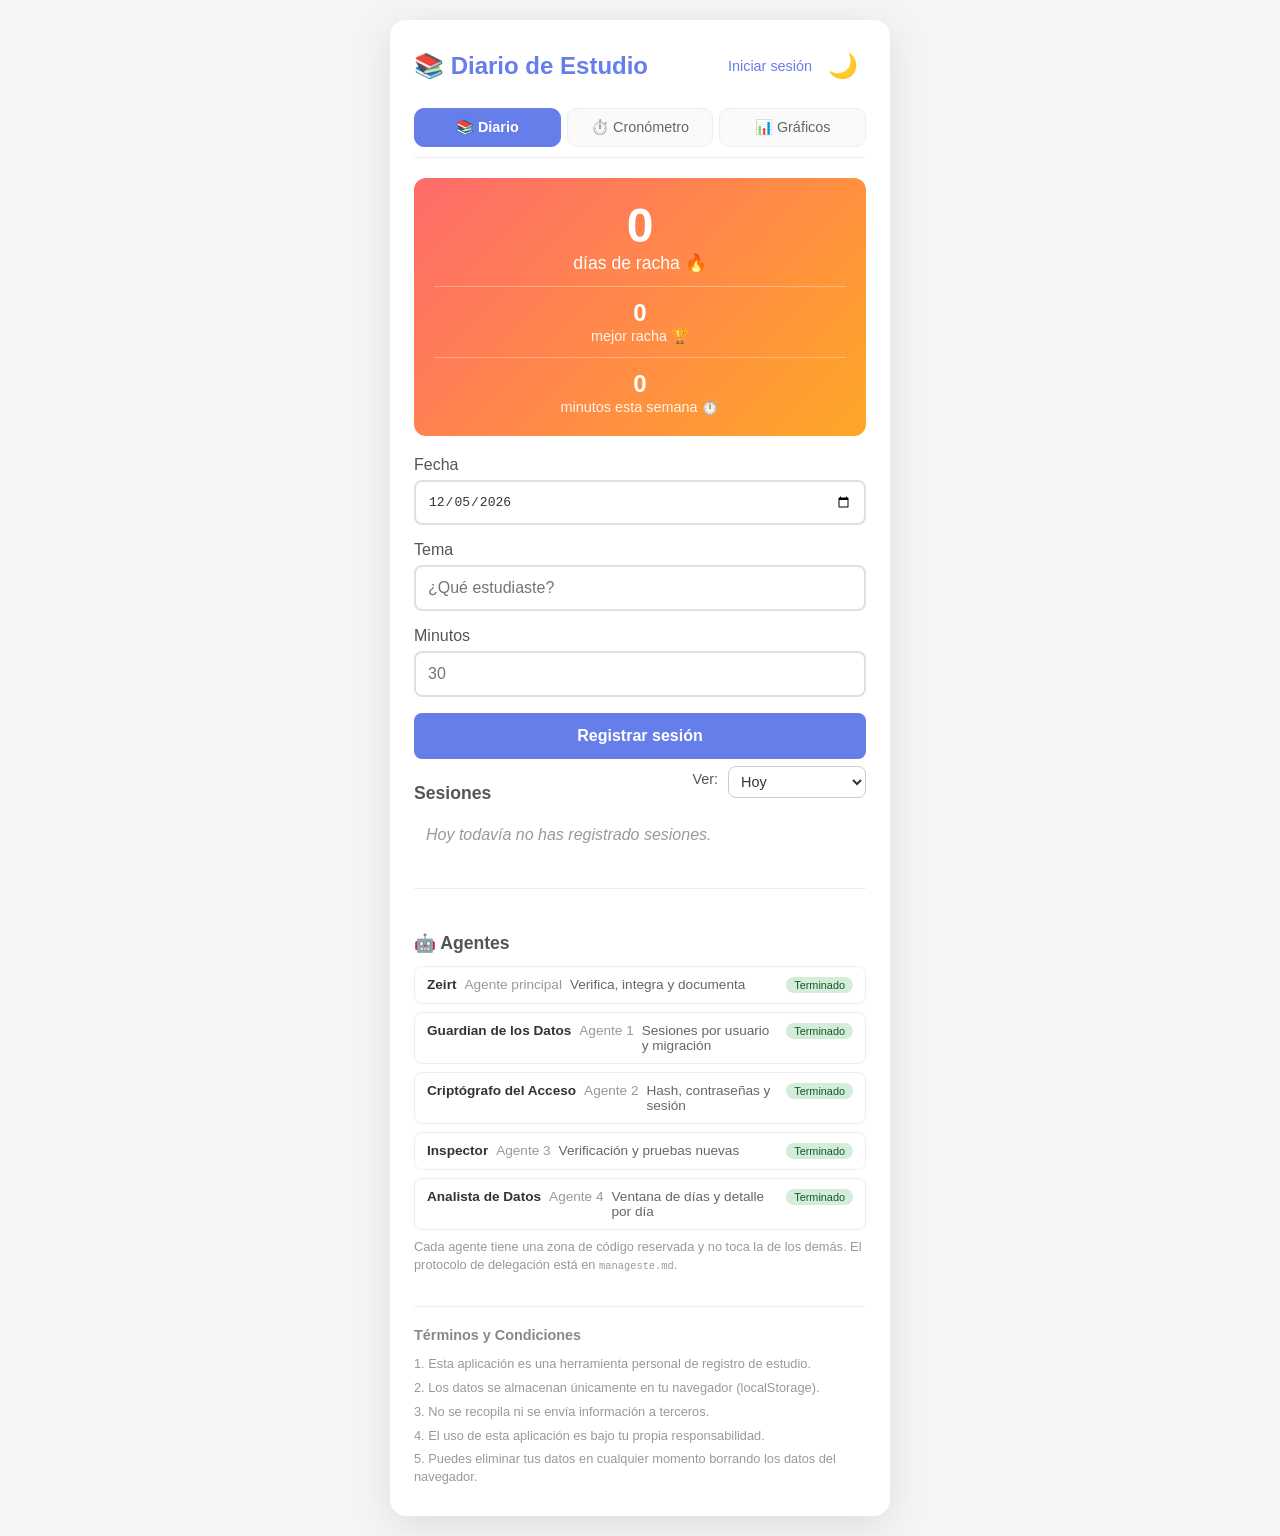
==== commit 8a092ba8: "v1.8: filtros de periodo en la lista y en el gráfico de pastel (fase 6) La lista "Sesiones" ya no en" ====
--- a/index.html
+++ b/index.html
@@ -59,7 +59,16 @@
             </form>
 
             <!-- Lista de sesiones -->
-            <h2>Sesiones</h2>
+            <div class="list-head">
+                <h2>Sesiones</h2>
+                <label class="filter-label" for="lista-filtro">Ver:</label>
+                <select id="lista-filtro" class="filter-select">
+                    <option value="hoy" selected>Hoy</option>
+                    <option value="semana">Última semana</option>
+                    <option value="mes">Último mes</option>
+                    <option value="todo">Todo el historial</option>
+                </select>
+            </div>
             <ul id="session-list"></ul>
 
             <!-- Agentes -->
@@ -138,7 +147,18 @@
             </div>
 
             <div class="chart-block">
-                <h3>Reparto por tema</h3>
+                <div class="chart-head">
+                    <h3>Reparto por tema</h3>
+                    <div class="chart-nav">
+                        <label class="filter-label" for="pastel-filtro">Ver:</label>
+                        <select id="pastel-filtro" class="filter-select">
+                            <option value="global" selected>Global</option>
+                            <option value="hoy">Hoy</option>
+                            <option value="dia">Día elegido</option>
+                            <option value="semana">Semana</option>
+                        </select>
+                    </div>
+                </div>
                 <div id="chart-circular" class="chart"></div>
             </div>
 
--- a/styles.css
+++ b/styles.css
@@ -1339,3 +1339,62 @@
     font-size: 0.9em;
     color: #888;
 }
+
+/* ---------- Filtros: lista de sesiones y gráfico de pastel ---------- */
+
+/* Cabecera de la lista de sesiones: el título a la izquierda y el filtro a la derecha */
+.list-head
+{
+    display: flex;
+    align-items: center;
+    justify-content: space-between;
+    gap: 10px;
+    flex-wrap: wrap;
+    margin-bottom: 10px;
+}
+
+.list-head h2
+{
+    margin-bottom: 0;
+    flex: 1 1 auto;
+    min-width: 0;
+}
+
+/* Etiqueta y desplegable compartidos por los dos filtros */
+.filter-label
+{
+    font-size: 0.9em;
+    color: #555;
+    white-space: nowrap;
+}
+
+.filter-select
+{
+    font: inherit;
+    font-size: 0.9em;
+    padding: 6px 8px;
+    border: 1px solid #ccc;
+    border-radius: 8px;
+    background: #fff;
+    color: inherit;
+    cursor: pointer;
+    max-width: 100%;
+}
+
+.filter-select:focus
+{
+    outline: 2px solid #4f46e5;
+    outline-offset: 2px;
+}
+
+body.dark .filter-label
+{
+    color: #aab4c8;
+}
+
+body.dark .filter-select
+{
+    background: #1f2430;
+    border-color: #3a4152;
+    color: #e5e7eb;
+}
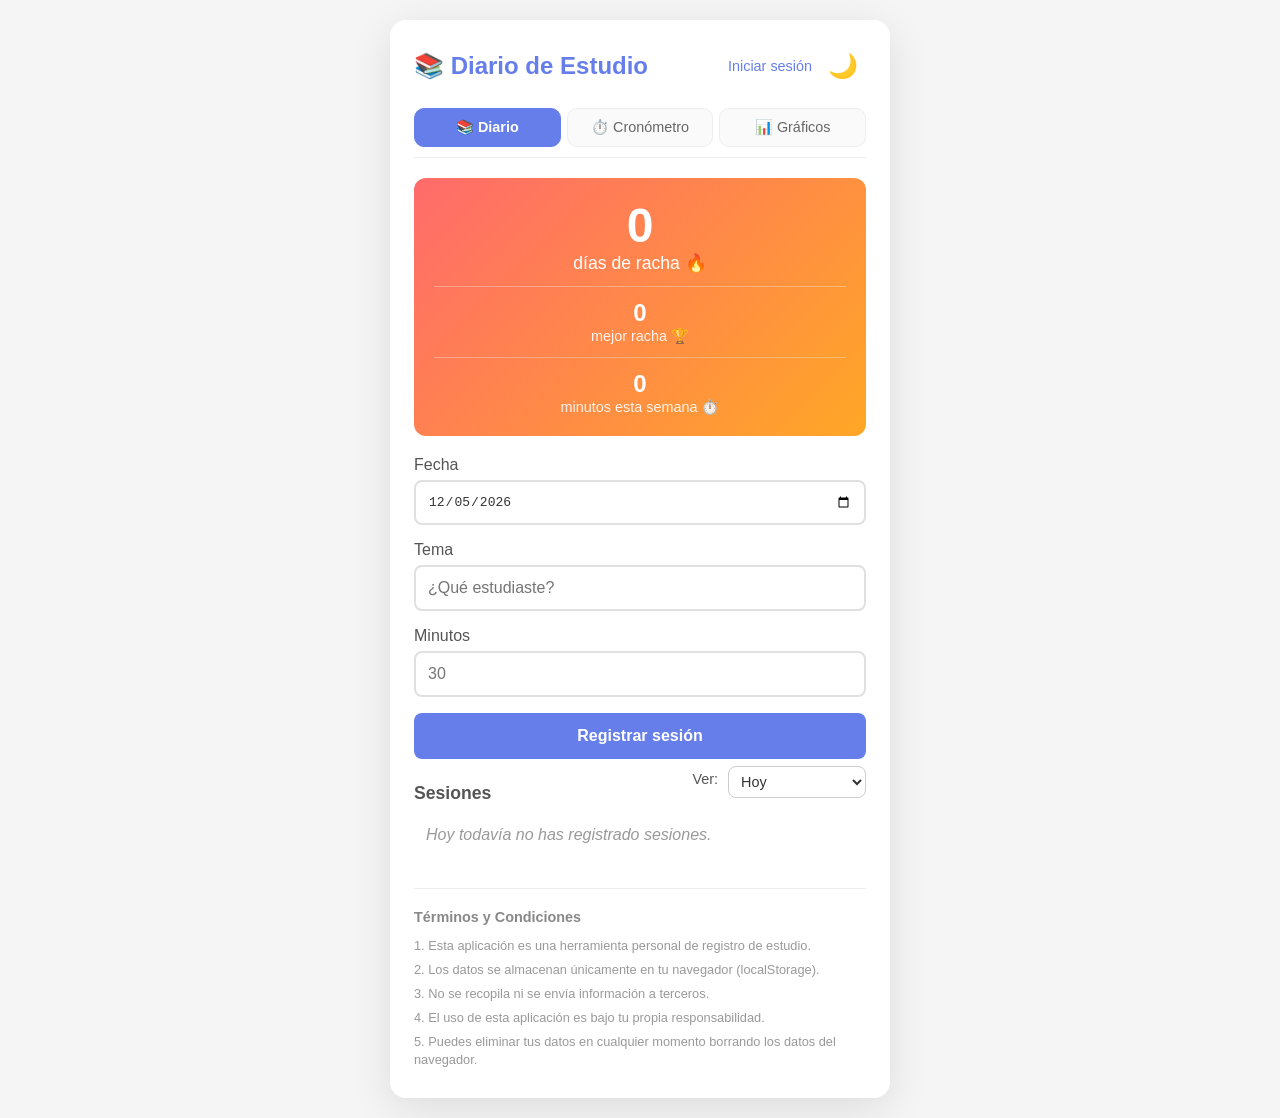
==== commit 91f740d9: "Quitar el panel "Agentes" de la interfaz Feirt pidió quitarlo de la web porque no se veía bien. Se b" ====
--- a/index.html
+++ b/index.html
@@ -70,16 +70,6 @@
                 </select>
             </div>
             <ul id="session-list"></ul>
-
-            <!-- Agentes -->
-            <div class="agents">
-                <h2>🤖 Agentes</h2>
-                <ul id="agent-list" class="agent-list"></ul>
-                <p class="agents-note">
-                    Cada agente tiene una zona de código reservada y no toca la de los demás.
-                    El protocolo de delegación está en <code>manageste.md</code>.
-                </p>
-            </div>
 
             <!-- Términos y Condiciones -->
             <div class="terms">
--- a/styles.css
+++ b/styles.css
@@ -524,124 +524,6 @@
     color: #555;
 }
 
-/* Apartado de agentes */
-.agents
-{
-    margin-top: 32px;
-    padding-top: 20px;
-    border-top: 1px solid #eee;
-}
-
-body.dark .agents
-{
-    border-top-color: #0f3460;
-}
-
-.agents h2
-{
-    font-size: 1.1em;
-    margin-bottom: 12px;
-}
-
-.agent-list
-{
-    list-style: none;
-    padding: 0;
-    margin: 0;
-}
-
-.agent-item
-{
-    display: flex;
-    flex-wrap: wrap;
-    align-items: baseline;
-    gap: 8px;
-    padding: 10px 12px;
-    margin-bottom: 8px;
-    border: 1px solid #eee;
-    border-radius: 8px;
-    font-size: 0.85em;
-}
-
-body.dark .agent-item
-{
-    border-color: #0f3460;
-}
-
-.agent-name
-{
-    font-weight: bold;
-    color: #333;
-}
-
-body.dark .agent-name
-{
-    color: #ddd;
-}
-
-.agent-role
-{
-    color: #999;
-}
-
-.agent-task
-{
-    flex: 1;
-    color: #666;
-}
-
-body.dark .agent-task
-{
-    color: #888;
-}
-
-.agent-status
-{
-    padding: 2px 8px;
-    border-radius: 10px;
-    font-size: 0.8em;
-    text-transform: capitalize;
-    background: #eee;
-    color: #666;
-}
-
-body.dark .agent-status
-{
-    background: #0f3460;
-    color: #aaa;
-}
-
-.agent-status.trabajando
-{
-    background: #fff3cd;
-    color: #856404;
-}
-
-.agent-status.terminado
-{
-    background: #d4edda;
-    color: #155724;
-}
-
-body.dark .agent-status.trabajando
-{
-    background: #4a3c00;
-    color: #ffe08a;
-}
-
-body.dark .agent-status.terminado
-{
-    background: #0d3b1d;
-    color: #9ae6b4;
-}
-
-.agents-note
-{
-    font-size: 0.8em;
-    color: #999;
-    line-height: 1.4;
-}
-
 /* Pestañas */
 .tabs
 {
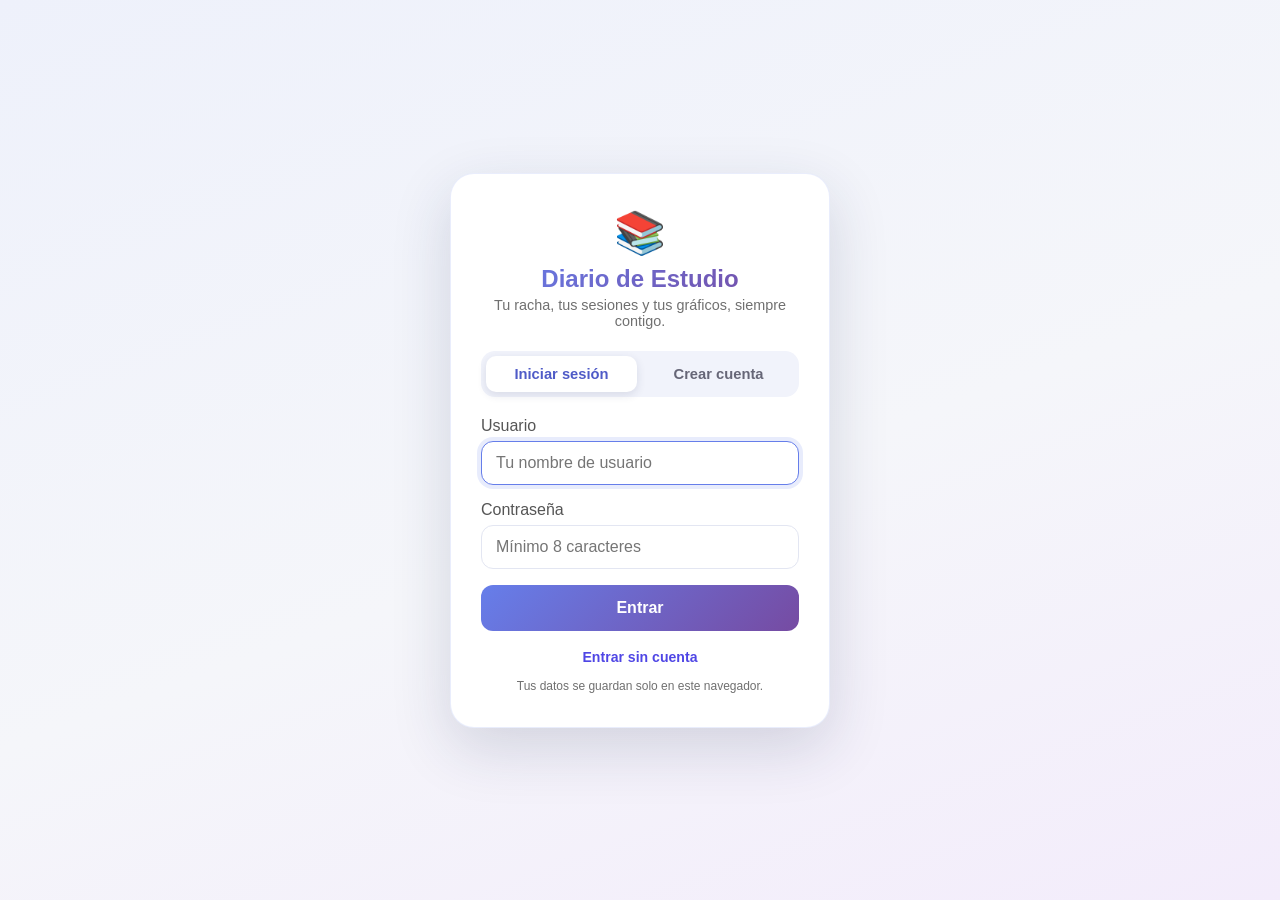
==== commit 4c6d45a9: "Fase 7: pantalla de acceso y rediseño suave - Nueva #pantalla-acceso antes de entrar: iniciar sesión" ====
--- a/index.html
+++ b/index.html
@@ -5,10 +5,12 @@
     <meta name="viewport" content="width=device-width, initial-scale=1.0">
     <meta http-equiv="Content-Security-Policy" content="default-src 'self' file:; script-src 'self' file:; style-src 'self' file:; img-src 'self' data:; object-src 'none'; base-uri 'none'">
     <title>Diario de Estudio</title>
+    <!-- Icono vacío en data:: evita el 404 de /favicon.ico en servidores locales -->
+    <link rel="icon" href="data:,">
     <link rel="stylesheet" href="styles.css">
 </head>
 <body>
-    <div class="container">
+    <div id="app" class="container" hidden>
         <div class="header">
             <h1>📚 Diario de Estudio</h1>
             <div class="header-actions">
@@ -164,27 +166,36 @@
         </section>
     </div>
 
-    <!-- Modal de acceso -->
-    <div id="auth-modal" class="modal" hidden>
-        <div class="modal-content">
-            <button id="auth-close" class="modal-close" type="button" title="Cerrar">✕</button>
-            <h2 id="auth-title">Iniciar sesión</h2>
-            <form id="auth-form">
-                <div class="form-group">
-                    <label for="auth-username">Usuario</label>
-                    <input type="text" id="auth-username" placeholder="Tu nombre de usuario" autocomplete="username" required>
-                </div>
-                <div class="form-group">
-                    <label for="auth-password">Contraseña</label>
-                    <input type="password" id="auth-password" placeholder="Mínimo 8 caracteres" autocomplete="current-password" required>
-                </div>
-                <p id="auth-message" class="auth-message" hidden></p>
-                <button type="submit" id="auth-submit">Entrar</button>
+    <!-- Pantalla de acceso: se ve antes de entrar a la app.
+         Si hay sesión guardada, app.js la esconde y muestra la app directamente. -->
+    <div id="pantalla-acceso" class="acceso">
+        <div class="acceso-card">
+            <span class="acceso-logo" aria-hidden="true">📚</span>
+            <h1 class="acceso-titulo">Diario de Estudio</h1>
+            <p class="acceso-subtitulo">Tu racha, tus sesiones y tus gráficos, siempre contigo.</p>
+
+            <div class="acceso-tabs" role="tablist" aria-label="Modo de acceso">
+                <button type="button" id="acceso-tab-login" class="acceso-tab activa" role="tab" aria-selected="true">Iniciar sesión</button>
+                <button type="button" id="acceso-tab-registro" class="acceso-tab" role="tab" aria-selected="false">Crear cuenta</button>
+            </div>
+
+            <form id="acceso-form" class="acceso-form">
+                <div class="form-group">
+                    <label for="acceso-usuario">Usuario</label>
+                    <input type="text" id="acceso-usuario" placeholder="Tu nombre de usuario" autocomplete="username" required>
+                </div>
+                <div class="form-group">
+                    <label for="acceso-clave">Contraseña</label>
+                    <input type="password" id="acceso-clave" placeholder="Mínimo 8 caracteres" autocomplete="current-password" required>
+                </div>
+                <p id="acceso-mensaje" class="auth-message" hidden></p>
+                <button type="submit" id="acceso-enviar">Entrar</button>
             </form>
-            <p class="auth-toggle">
-                <span id="auth-toggle-text">¿No tienes cuenta?</span>
-                <a id="auth-toggle-link" href="#">Crear usuario</a>
+
+            <p class="acceso-invitado">
+                <a id="acceso-sin-cuenta" href="#">Entrar sin cuenta</a>
             </p>
+            <p class="acceso-nota">Tus datos se guardan solo en este navegador.</p>
         </div>
     </div>
 
--- a/styles.css
+++ b/styles.css
@@ -8,7 +8,8 @@
 body
 {
     font-family: -apple-system, BlinkMacSystemFont, 'Segoe UI', Roboto, sans-serif;
-    background: #f5f5f5;
+    background: linear-gradient(180deg, #eef1fb 0%, #f5f6fa 55%, #f4f1fb 100%);
+    background-attachment: fixed;
     min-height: 100vh;
     padding: 20px;
     color: #333;
@@ -18,7 +19,7 @@
 /* Modo oscuro */
 body.dark
 {
-    background: #1a1a2e;
+    background: linear-gradient(180deg, #131a30 0%, #14142a 60%, #191430 100%);
     color: #e0e0e0;
 }
 
@@ -27,15 +28,24 @@
     max-width: 500px;
     margin: 0 auto;
     background: white;
-    border-radius: 16px;
-    padding: 24px;
-    box-shadow: 0 10px 40px rgba(0, 0, 0, 0.1);
+    border: 1px solid rgba(102, 126, 234, 0.12);
+    border-radius: 22px;
+    padding: 26px;
+    box-shadow: 0 14px 44px rgba(30, 41, 82, 0.12);
     transition: background 0.3s;
 }
 
+/* Sin esto la app seguiría visible con [hidden]: la regla gana al [hidden] del navegador */
+.container[hidden]
+{
+    display: none;
+}
+
 body.dark .container
 {
     background: #16213e;
+    border-color: #26356b;
+    box-shadow: 0 14px 44px rgba(0, 0, 0, 0.45);
 }
 
 .header
@@ -50,17 +60,21 @@
 {
     color: #667eea;
     font-size: 1.5em;
+    background: linear-gradient(135deg, #667eea, #764ba2);
+    -webkit-background-clip: text;
+    background-clip: text;
+    -webkit-text-fill-color: transparent;
 }
 
 .theme-btn
 {
-    background: none;
+    background: rgba(102, 126, 234, 0.08);
     border: none;
     font-size: 1.5em;
     cursor: pointer;
     padding: 8px;
     border-radius: 50%;
-    transition: background 0.3s;
+    transition: background 0.3s, transform 0.2s;
     width: auto;
 }
 
@@ -127,6 +141,7 @@
 .theme-btn:hover
 {
     background: rgba(0, 0, 0, 0.1);
+    transform: scale(1.08);
 }
 
 body.dark .theme-btn:hover
@@ -151,11 +166,12 @@
 .streak-box
 {
     text-align: center;
-    padding: 20px;
+    padding: 22px;
     background: linear-gradient(135deg, #ff6b6b, #ffa726);
-    border-radius: 12px;
-    margin-bottom: 20px;
+    border-radius: 18px;
+    margin-bottom: 22px;
     color: white;
+    box-shadow: 0 10px 26px rgba(255, 107, 107, 0.35);
 }
 
 .streak-number
@@ -212,81 +228,194 @@
     opacity: 0.9;
 }
 
-/* Modal de acceso */
-.modal
+/* Pantalla de acceso: se ve antes de entrar a la app */
+.acceso
 {
     position: fixed;
-    top: 0;
-    left: 0;
-    width: 100%;
-    height: 100%;
-    background: rgba(0, 0, 0, 0.5);
+    inset: 0;
     display: flex;
     align-items: center;
     justify-content: center;
     padding: 20px;
-    z-index: 10;
-}
-
-.modal[hidden]
+    background: linear-gradient(160deg, #eef1fb 0%, #f5f6fa 55%, #f3ecfb 100%);
+    z-index: 20;
+    overflow-y: auto;
+}
+
+body.dark .acceso
+{
+    background: linear-gradient(160deg, #131a30 0%, #14142a 60%, #1a1430 100%);
+}
+
+.acceso[hidden]
 {
     display: none;
 }
 
-.modal-content
-{
-    position: relative;
+.acceso-card
+{
     background: white;
-    border-radius: 12px;
-    padding: 24px;
+    border: 1px solid rgba(102, 126, 234, 0.14);
+    border-radius: 24px;
+    padding: 34px 30px;
     width: 100%;
-    max-width: 360px;
-    box-shadow: 0 10px 40px rgba(0, 0, 0, 0.2);
-}
-
-body.dark .modal-content
+    max-width: 380px;
+    box-shadow: 0 20px 60px rgba(30, 41, 82, 0.16);
+    text-align: center;
+    animation: acceso-entra 0.35s ease;
+}
+
+/* La tarjeta entra suave al aparecer */
+@keyframes acceso-entra
+{
+    from
+    {
+        opacity: 0;
+        transform: translateY(12px);
+    }
+    to
+    {
+        opacity: 1;
+        transform: translateY(0);
+    }
+}
+
+body.dark .acceso-card
 {
     background: #16213e;
-}
-
-.modal-content h2
-{
-    margin-top: 0;
-    margin-bottom: 16px;
-    text-align: center;
-}
-
-.modal-close
-{
-    position: absolute;
-    top: 8px;
-    right: 8px;
+    border-color: #26356b;
+    box-shadow: 0 20px 60px rgba(0, 0, 0, 0.45);
+}
+
+.acceso-logo
+{
+    display: block;
+    font-size: 2.6em;
+}
+
+.acceso-titulo
+{
+    margin: 8px 0 4px;
+    font-size: 1.5em;
+    color: #667eea;
+    background: linear-gradient(135deg, #667eea, #764ba2);
+    -webkit-background-clip: text;
+    background-clip: text;
+    -webkit-text-fill-color: transparent;
+}
+
+.acceso-subtitulo
+{
+    margin-bottom: 22px;
+    font-size: 0.9em;
+    /* Gris con contraste AA (4,95:1 sobre blanco) — el #888 se quedaba en 3,54 */
+    color: #707070;
+}
+
+body.dark .acceso-subtitulo
+{
+    color: #9aa7c7;
+}
+
+/* Pestañas "Iniciar sesión" / "Crear cuenta" */
+.acceso-tabs
+{
+    display: flex;
+    gap: 6px;
+    padding: 5px;
+    margin-bottom: 20px;
+    background: #f1f3fb;
+    border-radius: 14px;
+}
+
+body.dark .acceso-tabs
+{
+    background: #101935;
+}
+
+.acceso-tab
+{
+    flex: 1;
+    padding: 10px;
+    border: none;
+    border-radius: 10px;
     background: none;
-    border: none;
-    font-size: 1.1em;
+    color: #667;
+    font-size: 0.92em;
+    font-weight: 600;
     cursor: pointer;
-    color: #999;
-    padding: 4px 8px;
-    width: auto;
-}
-
-.modal-close:hover
-{
-    color: #333;
-}
-
-body.dark .modal-close:hover
-{
-    color: #e0e0e0;
-}
-
+    transition: background 0.2s, color 0.2s, box-shadow 0.2s;
+}
+
+.acceso-tab.activa
+{
+    background: white;
+    /* Indigo oscuro: AA sobre blanco (5,75:1) — #5a6fd6 se quedaba en 4,49 */
+    color: #4f5bc7;
+    box-shadow: 0 3px 10px rgba(30, 41, 82, 0.12);
+}
+
+body.dark .acceso-tab
+{
+    color: #9aa7c7;
+}
+
+body.dark .acceso-tab.activa
+{
+    background: #22305c;
+    color: #cdd6ff;
+}
+
+.acceso-form
+{
+    text-align: left;
+}
+
+.acceso-invitado
+{
+    margin-top: 18px;
+    font-size: 0.88em;
+}
+
+.acceso-invitado a
+{
+    /* Mismo índigo de la app (#4f46e5): AA sobre blanco (6,29:1) */
+    color: #4f46e5;
+    font-weight: 600;
+    text-decoration: none;
+}
+
+.acceso-invitado a:hover
+{
+    text-decoration: underline;
+}
+
+/* En oscuro hace falta aclarar el enlace: #4f46e5 sobre #16213e no llega a AA */
+body.dark .acceso-invitado a
+{
+    color: #8b9aff;
+}
+
+.acceso-nota
+{
+    margin-top: 14px;
+    font-size: 0.75em;
+    color: #707070;
+}
+
+body.dark .acceso-nota
+{
+    color: #9aa7c7;
+}
+
+/* Avisos de acceso (errores y confirmaciones) */
 .auth-message
 {
     font-size: 0.85em;
     margin-bottom: 12px;
     text-align: center;
     padding: 8px;
-    border-radius: 6px;
+    border-radius: 10px;
 }
 
 .auth-message.error
@@ -301,35 +430,16 @@
     color: #006600;
 }
 
-.auth-toggle
-{
-    margin-top: 16px;
-    font-size: 0.85em;
-    text-align: center;
-    color: #888;
-}
-
-body.dark .auth-toggle
-{
-    color: #888;
-}
-
-.auth-toggle a
-{
-    color: #667eea;
-    text-decoration: none;
-    font-weight: 500;
-}
-
-.auth-toggle a:hover
-{
-    text-decoration: underline;
-}
-
-#auth-submit[disabled]
-{
-    background: #aab;
-    cursor: not-allowed;
+body.dark .auth-message.error
+{
+    background: #4a1f1f;
+    color: #ffb3b3;
+}
+
+body.dark .auth-message.success
+{
+    background: #1f4a2a;
+    color: #b3ffb3;
 }
 
 /* Formulario */
@@ -354,19 +464,19 @@
 input
 {
     width: 100%;
-    padding: 12px;
-    border: 2px solid #e0e0e0;
-    border-radius: 8px;
+    padding: 12px 14px;
+    border: 1.5px solid #e3e6f2;
+    border-radius: 12px;
     font-size: 1em;
-    transition: border-color 0.3s;
+    transition: border-color 0.3s, box-shadow 0.3s;
     background: white;
     color: #333;
 }
 
 body.dark input
 {
-    background: #0f3460;
-    border-color: #0f3460;
+    background: #101935;
+    border-color: #26356b;
     color: #e0e0e0;
 }
 
@@ -374,25 +484,42 @@
 {
     outline: none;
     border-color: #667eea;
+    box-shadow: 0 0 0 4px rgba(102, 126, 234, 0.15);
 }
 
 button[type="submit"]
 {
     width: 100%;
     padding: 14px;
-    background: #667eea;
+    background: linear-gradient(135deg, #667eea, #764ba2);
     color: white;
     border: none;
-    border-radius: 8px;
+    border-radius: 12px;
     font-size: 1em;
     font-weight: 600;
     cursor: pointer;
-    transition: background 0.3s;
+    transition: transform 0.2s, box-shadow 0.2s, filter 0.2s;
 }
 
 button[type="submit"]:hover
 {
-    background: #5a6fd6;
+    transform: translateY(-1px);
+    box-shadow: 0 8px 20px rgba(102, 126, 234, 0.35);
+}
+
+button[type="submit"]:active
+{
+    transform: translateY(0);
+}
+
+/* Botón deshabilitado mientras se calcula el hash o mientras dura el bloqueo
+   de rate limit (antes lo tenía #auth-submit y se perdió con el modal) */
+#acceso-enviar:disabled
+{
+    background: #aab;
+    box-shadow: none;
+    transform: none;
+    cursor: not-allowed;
 }
 
 /* Mensaje del formulario (error o confirmación) */
@@ -437,8 +564,11 @@
 
 #session-list li
 {
-    padding: 12px;
-    border-bottom: 1px solid #eee;
+    padding: 12px 14px;
+    background: #fafbff;
+    border: 1px solid #eceff9;
+    border-radius: 12px;
+    margin-bottom: 8px;
     display: flex;
     justify-content: space-between;
     align-items: center;
@@ -446,23 +576,26 @@
 
 body.dark #session-list li
 {
-    border-bottom-color: #0f3460;
+    background: #1b2544;
+    border-color: #26356b;
 }
 
 #session-list li:last-child
 {
-    border-bottom: none;
-}
-
+    margin-bottom: 0;
+}
+
+/* Grises con contraste AA: #707070 en claro (≥4,8:1 sobre las tarjetas) y
+   variantes claras en oscuro — los #888/#999/#666/#555 se quedaban por debajo */
 .session-date
 {
-    color: #888;
+    color: #707070;
     font-size: 0.9em;
 }
 
 body.dark .session-date
 {
-    color: #666;
+    color: #9aa7c7;
 }
 
 .session-topic
@@ -474,14 +607,19 @@
 
 .session-minutes
 {
-    color: #667eea;
+    color: #5560d6;
     font-weight: 600;
 }
 
+body.dark .session-minutes
+{
+    color: #8b9aff;
+}
+
 .empty-message
 {
     text-align: center;
-    color: #999;
+    color: #707070;
     padding: 20px;
     font-style: italic;
 }
@@ -489,39 +627,42 @@
 /* Términos y Condiciones */
 .terms
 {
-    margin-top: 32px;
-    padding-top: 20px;
-    border-top: 1px solid #eee;
+    margin-top: 28px;
+    padding: 16px;
+    background: #f8f9fe;
+    border: 1px dashed #dfe4f5;
+    border-radius: 14px;
 }
 
 body.dark .terms
 {
-    border-top-color: #0f3460;
+    background: #131c38;
+    border-color: #26356b;
 }
 
 .terms h3
 {
     font-size: 0.9em;
-    color: #888;
+    color: #707070;
     margin-bottom: 12px;
 }
 
 .terms p
 {
     font-size: 0.8em;
-    color: #999;
+    color: #707070;
     margin-bottom: 6px;
     line-height: 1.4;
 }
 
 body.dark .terms h3
 {
-    color: #666;
+    color: #9aa7c7;
 }
 
 body.dark .terms p
 {
-    color: #555;
+    color: #8b96b8;
 }
 
 /* Pestañas */
@@ -529,15 +670,16 @@
 {
     display: flex;
     gap: 6px;
-    margin-bottom: 20px;
-    padding-bottom: 10px;
-    border-bottom: 1px solid #eee;
+    margin-bottom: 22px;
+    padding: 6px;
+    background: #f1f3fb;
+    border-radius: 16px;
     flex-wrap: wrap;
 }
 
 body.dark .tabs
 {
-    border-bottom-color: #0f3460;
+    background: #101935;
 }
 
 .tab-button
@@ -545,33 +687,36 @@
     flex: 1;
     min-width: 90px;
     padding: 10px 8px;
-    border: 1px solid #eee;
-    border-radius: 10px;
-    background: #fafafa;
-    color: #666;
+    border: none;
+    border-radius: 12px;
+    background: none;
+    color: #667;
     font-size: 0.9em;
     cursor: pointer;
-    transition: background 0.2s, color 0.2s, border-color 0.2s;
+    transition: background 0.2s, color 0.2s, box-shadow 0.2s;
 }
 
 body.dark .tab-button
 {
-    background: #1f2a4a;
-    border-color: #0f3460;
-    color: #aaa;
+    color: #9aa7c7;
 }
 
 .tab-button:hover
 {
-    border-color: #667eea;
+    background: rgba(255, 255, 255, 0.8);
+}
+
+body.dark .tab-button:hover
+{
+    background: rgba(255, 255, 255, 0.06);
 }
 
 .tab-button.active
 {
-    background: #667eea;
-    border-color: #667eea;
+    background: linear-gradient(135deg, #667eea, #764ba2);
     color: white;
     font-weight: bold;
+    box-shadow: 0 6px 16px rgba(102, 126, 234, 0.35);
 }
 
 /* Paneles de las pestañas */
@@ -638,33 +783,40 @@
     flex: 1;
     min-width: 100px;
     padding: 12px;
-    border: 1px solid #ddd;
-    border-radius: 10px;
+    border: 1.5px solid #e3e6f2;
+    border-radius: 12px;
     background: white;
     color: #333;
     font-size: 0.95em;
     cursor: pointer;
-    transition: background 0.2s, border-color 0.2s;
+    transition: background 0.2s, border-color 0.2s, transform 0.2s, box-shadow 0.2s;
 }
 
 body.dark .timer-btn
 {
-    background: #1f2a4a;
-    border-color: #0f3460;
+    background: #1b2544;
+    border-color: #26356b;
     color: #ddd;
 }
 
 .timer-btn.primary
 {
-    background: #667eea;
-    border-color: #667eea;
+    background: linear-gradient(135deg, #667eea, #764ba2);
+    border-color: transparent;
     color: white;
     font-weight: bold;
+    box-shadow: 0 6px 16px rgba(102, 126, 234, 0.3);
 }
 
 .timer-btn:hover:not(:disabled)
 {
     border-color: #667eea;
+    transform: translateY(-1px);
+}
+
+.timer-btn.primary:hover:not(:disabled)
+{
+    box-shadow: 0 8px 20px rgba(102, 126, 234, 0.4);
 }
 
 .timer-btn:disabled
@@ -1254,19 +1406,21 @@
 {
     font: inherit;
     font-size: 0.9em;
-    padding: 6px 8px;
-    border: 1px solid #ccc;
-    border-radius: 8px;
+    padding: 7px 10px;
+    border: 1.5px solid #d7dcf0;
+    border-radius: 10px;
     background: #fff;
     color: inherit;
     cursor: pointer;
     max-width: 100%;
+    transition: border-color 0.2s, box-shadow 0.2s;
 }
 
 .filter-select:focus
 {
-    outline: 2px solid #4f46e5;
-    outline-offset: 2px;
+    outline: none;
+    border-color: #667eea;
+    box-shadow: 0 0 0 4px rgba(102, 126, 234, 0.15);
 }
 
 body.dark .filter-label
@@ -1276,7 +1430,7 @@
 
 body.dark .filter-select
 {
-    background: #1f2430;
-    border-color: #3a4152;
+    background: #1b2544;
+    border-color: #26356b;
     color: #e5e7eb;
 }
